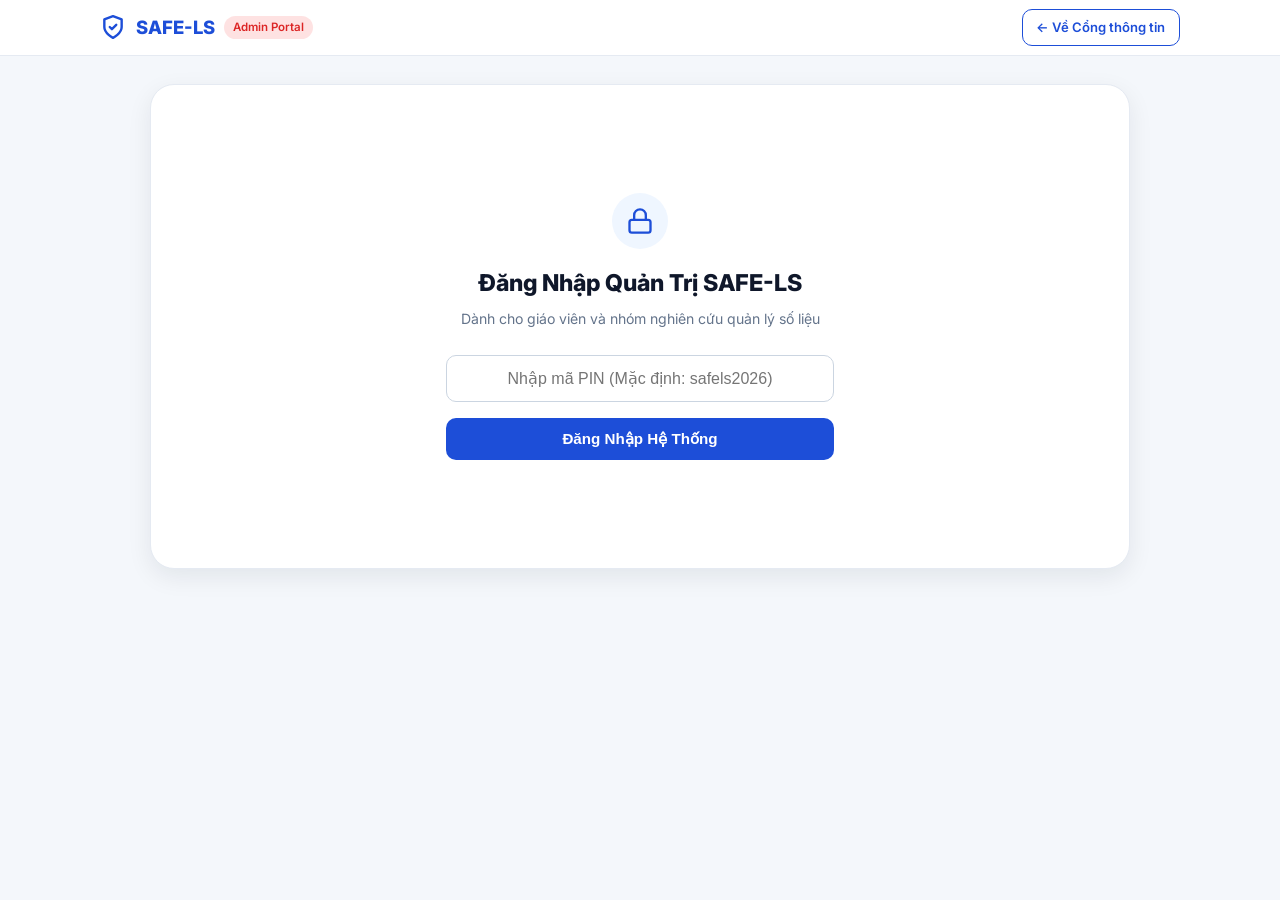
==== admin.html @ 7e60d96c "Add two-way live synchronization with Google Sheets" ====
<!DOCTYPE html>
<html lang="vi">
<head>
  <meta charset="UTF-8">
  <meta name="viewport" content="width=device-width, initial-scale=1.0">
  <title>SAFE-LS | Trang Quản Trị Admin & Đồng Bộ Google Sheets</title>
  <link rel="stylesheet" href="styles.css">
  <link rel="preconnect" href="https://fonts.googleapis.com">
  <link rel="preconnect" href="https://fonts.gstatic.com" crossorigin>
  <link href="https://fonts.googleapis.com/css2?family=Inter:wght@400;500;600;700;800&display=swap" rel="stylesheet">
  <style>
    .admin-nav {
      display: flex;
      gap: 0.5rem;
      border-bottom: 2px solid #e2e8f0;
      margin-bottom: 1.5rem;
      overflow-x: auto;
      white-space: nowrap;
    }
    .admin-tab-btn {
      padding: 0.75rem 1.25rem;
      font-weight: 700;
      font-size: 0.92rem;
      color: #64748b;
      background: none;
      border: none;
      border-bottom: 3px solid transparent;
      cursor: pointer;
      transition: all 0.2s ease;
    }
    .admin-tab-btn.active {
      color: #1d4ed8;
      border-bottom-color: #1d4ed8;
    }
    .kpi-grid {
      display: grid;
      grid-template-columns: repeat(4, 1fr);
      gap: 1rem;
      margin-bottom: 1.5rem;
    }
    .kpi-card {
      background: #ffffff;
      border: 1px solid #e2e8f0;
      border-radius: 14px;
      padding: 1.25rem;
      box-shadow: var(--shadow-sm);
    }
    .kpi-val {
      font-size: 1.85rem;
      font-weight: 800;
      color: #1d4ed8;
      margin-top: 0.35rem;
    }
    .code-block {
      background: #1e293b;
      color: #f8fafc;
      padding: 1rem;
      border-radius: 10px;
      font-family: monospace;
      font-size: 0.85rem;
      overflow-x: auto;
      margin: 0.75rem 0;
      line-height: 1.5;
    }
    @media (max-width: 768px) {
      .kpi-grid {
        grid-template-columns: repeat(2, 1fr);
      }
    }
    @media (max-width: 480px) {
      .kpi-grid {
        grid-template-columns: 1fr;
      }
    }
  </style>
</head>
<body>

  <!-- Top Sticky Navigation -->
  <header class="top-navbar">
    <div class="navbar-inner">
      <a href="index.html" class="brand-logo">
        <svg viewBox="0 0 24 24" fill="none" stroke="currentColor" stroke-width="2.2" stroke-linecap="round" stroke-linejoin="round">
          <path d="M12 22s8-4 8-10V5l-8-3-8 3v7c0 6 8 10 8 10z"/>
          <path d="m9 12 2 2 4-4"/>
        </svg>
        <span>SAFE-LS</span>
        <span class="brand-badge" style="background: #fee2e2; color: #dc2626;">Admin Portal</span>
      </a>

      <div style="display: flex; gap: 0.5rem; align-items: center;">
        <a href="index.html" class="secondary-btn" style="padding: 0.45rem 0.85rem; font-size: 0.82rem; text-decoration: none;">
          ← Về Cổng thông tin
        </a>
        <button id="adminLogoutBtn" class="secondary-btn" style="padding: 0.45rem 0.85rem; font-size: 0.82rem; display: none;" onclick="logoutAdmin()">
          Đăng xuất
        </button>
      </div>
    </div>
  </header>

  <main class="main-container">
    <div class="portal-shell">

      <!-- ==================== PHẦN 1: MÀN HÌNH ĐĂNG NHẬP MÃ PIN ==================== -->
      <div id="adminLoginBox" style="max-width: 420px; margin: 3rem auto; text-align: center; padding: 2rem 1rem;">
        <div style="width: 56px; height: 56px; background: #eff6ff; color: #1d4ed8; border-radius: 50%; display: inline-flex; align-items: center; justify-content: center; margin-bottom: 1rem;">
          <svg width="28" height="28" viewBox="0 0 24 24" fill="none" stroke="currentColor" stroke-width="2">
            <rect width="18" height="11" x="3" y="11" rx="2" ry="2"/>
            <path d="M7 11V7a5 5 0 0 1 10 0v4"/>
          </svg>
        </div>
        <h2 style="font-size: 1.45rem; font-weight: 800; color: #0f172a; margin-bottom: 0.4rem;">Đăng Nhập Quản Trị SAFE-LS</h2>
        <p style="font-size: 0.88rem; color: #64748b; margin-bottom: 1.5rem;">Dành cho giáo viên và nhóm nghiên cứu quản lý số liệu</p>

        <input type="password" id="pinInput" placeholder="Nhập mã PIN (Mặc định: safels2026)" style="width: 100%; padding: 0.85rem 1rem; border: 1.5px solid #cbd5e1; border-radius: 10px; font-size: 1rem; text-align: center; margin-bottom: 1rem;">
        <button class="primary-btn" style="width: 100%; justify-content: center;" onclick="checkPin()">
          Đăng Nhập Hệ Thống
        </button>
        <div id="pinErrorMsg" style="color: #dc2626; font-size: 0.84rem; font-weight: 600; margin-top: 0.75rem; display: none;">Mã PIN không chính xác! Vui lòng thử lại.</div>
      </div>

      <!-- ==================== PHẦN 2: BẢNG ĐIỀU KHIỂN CHÍNH (ADMIN DASHBOARD) ==================== -->
      <div id="adminDashboardBox" style="display: none;">

        <div style="display: flex; justify-content: space-between; align-items: center; margin-bottom: 1.25rem; flex-wrap: wrap; gap: 0.75rem;">
          <div>
            <h2 style="font-size: 1.4rem; font-weight: 800; color: #0f172a;">Bảng Quản Trị Nghiên Cứu SAFE-LS</h2>
            <p style="font-size: 0.88rem; color: #64748b;">Quản lý dữ liệu khảo sát thực nghiệm & cấu hình đồng bộ Google Sheets</p>
          </div>
          <div style="display: flex; gap: 0.5rem; flex-wrap: wrap;">
            <button class="secondary-btn" id="btnSyncGSheet" onclick="syncDataFromGSheet()" style="padding: 0.55rem 0.85rem; font-size: 0.84rem; font-weight: 700; color: #1d4ed8; border-color: #93c5fd; background: #eff6ff;">
              🔄 Đồng Bộ Từ Google Sheets
            </button>
            <button class="primary-btn" onclick="exportDataToCSV('all')" style="padding: 0.55rem 0.85rem; font-size: 0.84rem;">
              📥 Xuất Tất Cả (CSV)
            </button>
            <button class="secondary-btn" onclick="exportDataToCSV('teacher')" style="padding: 0.55rem 0.85rem; font-size: 0.84rem; background: #f0fdf4; border-color: #86efac; color: #166534; font-weight: 700;">
              🎓 Xuất Giáo Viên
            </button>
            <button class="secondary-btn" onclick="exportDataToCSV('student')" style="padding: 0.55rem 0.85rem; font-size: 0.84rem; background: #faf5ff; border-color: #d8b4fe; color: #6b21a8; font-weight: 700;">
              🎒 Xuất Học Sinh
            </button>
          </div>
        </div>

        <!-- Navigation Tabs -->
        <div class="admin-nav">
          <button class="admin-tab-btn active" data-tab="tab-stats">📊 Thống kê & Số liệu bài làm</button>
          <button class="admin-tab-btn" data-tab="tab-gsheet">🔗 Cấu hình Google Sheets</button>
          <button class="admin-tab-btn" data-tab="tab-questions">📚 Ngân hàng câu hỏi</button>
        </div>

        <!-- TAB 1: THỐNG KÊ & SỐ LIỆU -->
        <div id="tab-stats" class="admin-tab-content">
          <div class="kpi-grid">
            <div class="kpi-card">
              <span style="font-size: 0.84rem; color: #64748b; font-weight: 600;">Tổng lượt làm bài</span>
              <div class="kpi-val" id="kpiTotal">0</div>
            </div>
            <div class="kpi-card">
              <span style="font-size: 0.84rem; color: #64748b; font-weight: 600;">Lượt Giáo viên</span>
              <div class="kpi-val" id="kpiTeacher" style="color: #0d9488;">0</div>
            </div>
            <div class="kpi-card">
              <span style="font-size: 0.84rem; color: #64748b; font-weight: 600;">Lượt Học sinh</span>
              <div class="kpi-val" id="kpiStudent" style="color: #7c3aed;">0</div>
            </div>
            <div class="kpi-card">
              <span style="font-size: 0.84rem; color: #64748b; font-weight: 600;">Tỷ lệ Đạt (Mức 3 & 4)</span>
              <div class="kpi-val" id="kpiPassRate" style="color: #16a34a;">0%</div>
            </div>
          </div>

          <div class="content-box" style="background: #ffffff; padding: 1.25rem;">
            <div style="display: flex; justify-content: space-between; align-items: center; margin-bottom: 0.85rem; flex-wrap: wrap; gap: 0.5rem;">
              <div>
                <h3 style="font-size: 1.05rem; font-weight: 700; color: #1e293b; margin-bottom: 0.4rem;">Danh sách chi tiết kết quả làm bài mới nhất</h3>
                <div style="display: flex; gap: 0.4rem; flex-wrap: wrap;">
                  <button class="filter-btn active" id="tblFilterAll" onclick="filterTable('all')" style="padding: 0.35rem 0.75rem; font-size: 0.8rem;">Tất cả</button>
                  <button class="filter-btn" id="tblFilterTeacher" onclick="filterTable('Giáo viên')" style="padding: 0.35rem 0.75rem; font-size: 0.8rem;">🎓 Giáo viên</button>
                  <button class="filter-btn" id="tblFilterStudent" onclick="filterTable('Học sinh')" style="padding: 0.35rem 0.75rem; font-size: 0.8rem;">🎒 Học sinh</button>
                </div>
              </div>
              <div style="display: flex; gap: 0.5rem;">
                <button class="secondary-btn" style="padding: 0.4rem 0.75rem; font-size: 0.8rem;" onclick="addSampleData()">
                  ➕ Nạp số liệu mẫu
                </button>
                <button class="secondary-btn" style="padding: 0.4rem 0.75rem; font-size: 0.8rem; color: #dc2626; border-color: #fca5a5;" onclick="clearAllData()">
                  🗑️ Xóa danh sách
                </button>
              </div>
            </div>

            <div class="table-responsive">
              <table class="data-table">
                <thead>
                  <tr>
                    <th>Thời gian</th>
                    <th>Đối tượng</th>
                    <th>Họ tên</th>
                    <th>Trường / Lớp</th>
                    <th>Điểm số</th>
                    <th>Tỷ lệ</th>
                    <th>Xếp loại</th>
                  </tr>
                </thead>
                <tbody id="submissionsTableBody">
                  <tr>
                    <td colspan="7" style="text-align: center; color: #94a3b8; padding: 2rem;">Chưa có lượt làm bài nào được ghi nhận.</td>
                  </tr>
                </tbody>
              </table>
            </div>
          </div>
        </div>

        <!-- TAB 2: CẤU HÌNH GOOGLE SHEETS -->
        <div id="tab-gsheet" class="admin-tab-content" style="display: none;">
          <div class="content-box highlight-blue">
            <h3 class="box-title">Hướng dẫn kết nối tự động lưu vào Google Sheets (Chỉ mất 2 phút)</h3>
            <ol style="padding-left: 1.25rem; font-size: 0.9rem; color: #334155; line-height: 1.7;">
              <li>Mở một file <strong>Google Trang tính (Google Sheets)</strong> mới trên Google Drive của cô giáo.</li>
              <li>Trên thanh menu của Google Sheets, bấm: <strong>Tiện ích mở rộng (Extensions) $\rightarrow$ Apps Script</strong>.</li>
              <li>Xóa hết mã có sẵn trong Apps Script và dán đoạn mã ngắn gọn bên dưới vào:</li>
            </ol>

            <div class="code-block" id="appsScriptCode">
// 1. NHẬN BÀI LÀM VÀ TỰ ĐỘNG TÁCH 2 TRANG TÍNH (GIÁO VIÊN & HỌC SINH)
function doPost(e) {
  var ss = SpreadsheetApp.getActiveSpreadsheet();
  var data = JSON.parse(e.postData.contents);
  
  var targetSheetName = (data.role && data.role.indexOf("Giáo viên") !== -1) ? "Giáo viên" : "Học sinh";
  var sheet = ss.getSheetByName(targetSheetName);
  
  if (!sheet) {
    sheet = ss.insertSheet(targetSheetName);
  }
  
  if (sheet.getLastRow() === 0) {
    sheet.appendRow([
      "Thời gian", "Đối tượng", "Họ tên", "Trường/Lớp", 
      "Điểm số", "Phần trăm", "Xếp loại", 
      "1. Nhận diện DLCN", "2. Bảo vệ tài khoản", "3. Lừa đảo", 
      "4. Quyền riêng tư", "5. AI an toàn", "6. Xử lý sự cố"
    ]);
  }
  
  sheet.appendRow([
    data.timestamp, data.role, data.name, data.organization,
    data.score, data.percentage + "%", data.level,
    data.skill1, data.skill2, data.skill3,
    data.skill4, data.skill5, data.skill6
  ]);
  
  return ContentService.createTextOutput(JSON.stringify({ result: "success" }))
    .setMimeType(ContentService.MimeType.JSON);
}

// 2. GỬI DỮ LIỆU TỪ GOOGLE SHEETS VỀ TRANG ADMIN (ĐỒNG BỘ 2 CHIỀU)
function doGet(e) {
  var ss = SpreadsheetApp.getActiveSpreadsheet();
  var results = [];
  var sheetNames = ["Giáo viên", "Học sinh", "Trang tính 1"];
  
  sheetNames.forEach(function(name) {
    var sheet = ss.getSheetByName(name);
    if (sheet && sheet.getLastRow() > 1) {
      var numRows = sheet.getLastRow() - 1;
      var numCols = Math.min(sheet.getLastColumn(), 13);
      var values = sheet.getRange(2, 1, numRows, numCols).getValues();
      
      values.forEach(function(row) {
        if (row[0] || row[2]) {
          var pctVal = row[5];
          if (typeof pctVal === "string") {
            pctVal = parseInt(pctVal.replace("%", "").trim()) || 0;
          } else if (typeof pctVal === "number") {
            pctVal = Math.round(pctVal > 1 ? pctVal : pctVal * 100);
          } else {
            pctVal = 0;
          }
          
          results.push({
            timestamp: row[0] ? String(row[0]) : "",
            role: row[1] ? String(row[1]) : (name === "Giáo viên" ? "Giáo viên" : "Học sinh"),
            name: row[2] ? String(row[2]) : "Ẩn danh",
            organization: row[3] ? String(row[3]) : "",
            score: row[4] ? String(row[4]) : "",
            percentage: pctVal,
            level: row[6] ? String(row[6]) : "",
            skill1: row[7] ? String(row[7]) : "",
            skill2: row[8] ? String(row[8]) : "",
            skill3: row[9] ? String(row[9]) : "",
            skill4: row[10] ? String(row[10]) : "",
            skill5: row[11] ? String(row[11]) : "",
            skill6: row[12] ? String(row[12]) : ""
          });
        }
      });
    }
  });
  
  results.reverse();
  return ContentService.createTextOutput(JSON.stringify({
    status: "success",
    total: results.length,
    data: results
  })).setMimeType(ContentService.MimeType.JSON);
}</div>

            <button class="secondary-btn" style="margin-bottom: 1rem; font-size: 0.84rem;" onclick="copyAppsScript()">
              📋 Sao chép mã Google Apps Script
            </button>

            <ol start="4" style="padding-left: 1.25rem; font-size: 0.9rem; color: #334155; line-height: 1.7;">
              <li>Bấm nút <strong>Triển khai (Deploy) $\rightarrow$ Tùy chọn triển khai mới (New deployment)</strong>.</li>
              <li>Chọn loại: <strong>Ứng dụng web (Web app)</strong> $\rightarrow$ Mục <em>Ai có quyền truy cập (Who has access)</em>: Chọn <strong>Bất kỳ ai (Anyone)</strong> $\rightarrow$ Bấm <strong>Triển khai</strong>.</li>
              <li>Copy đường link <strong>URL của ứng dụng web</strong> và dán vào ô bên dưới:</li>
            </ol>
          </div>

          <div class="content-box" style="background: #ffffff;">
            <h3 class="box-title">Dán URL Google Sheets Webhook của bạn</h3>
            <div style="display: flex; gap: 0.5rem; margin-bottom: 0.75rem; flex-wrap: wrap;">
              <input type="text" id="gsheetUrlInput" placeholder="Ví dụ: https://script.google.com/macros/s/AKfycb.../exec" style="flex: 1; min-width: 280px; padding: 0.75rem 1rem; border: 1.5px solid #cbd5e1; border-radius: 10px; font-size: 0.95rem;">
              <button class="primary-btn" onclick="saveGSheetUrl()">Lưu Cấu Hình</button>
              <button class="secondary-btn" onclick="testGSheetConnection()">🧪 Gửi Thử 1 Dòng Test</button>
            </div>
            <div id="gsheetStatusText" style="font-size: 0.85rem; color: #64748b;">Chưa cấu hình URL Google Sheets.</div>
          </div>
        </div>

        <!-- TAB 3: NGÂN HÀNG CÂU HỎI -->
        <div id="tab-questions" class="admin-tab-content" style="display: none;">
          <div class="content-box highlight-green">
            <h3 class="box-title">Ngân hàng câu hỏi chuẩn mô hình SAFE-LS (Đang áp dụng)</h3>
            <p style="font-size: 0.88rem; color: #475569;">
              Hệ thống hiện đang vận hành với <strong>18 câu trắc nghiệm chuyên sâu cho Giáo viên</strong> và <strong>18 câu thực tế cho Học sinh</strong>, bao phủ trọn vẹn 6 nhóm kỹ năng cơ bản và các quy định pháp luật mới nhất.
            </p>
          </div>

          <div style="display: flex; justify-content: space-between; align-items: center; margin-bottom: 1rem;">
            <div style="font-weight: 700; color: #1e293b;">Xem danh sách câu hỏi theo phân loại:</div>
            <div style="display: flex; gap: 0.5rem;">
              <button class="secondary-btn active" id="viewGvQuestionsBtn" onclick="switchQuestionView('gv')">🎓 Câu hỏi Giáo viên (18)</button>
              <button class="secondary-btn" id="viewHsQuestionsBtn" onclick="switchQuestionView('hs')">🎒 Câu hỏi Học sinh (18)</button>
            </div>
          </div>

          <div id="questionsListContainer"></div>
        </div>

      </div>

    </div>
  </main>

  <script src="app.js"></script>
  <script>
    // Logic quản trị Admin
    const CORRECT_PIN = 'safels2026';

    function checkPin() {
      const pin = document.getElementById('pinInput').value.trim();
      const err = document.getElementById('pinErrorMsg');
      if (pin === CORRECT_PIN || pin === localStorage.getItem('safels_custom_pin')) {
        document.getElementById('adminLoginBox').style.display = 'none';
        document.getElementById('adminDashboardBox').style.display = 'block';
        document.getElementById('adminLogoutBtn').style.display = 'inline-flex';
        loadAdminStats();
        loadGSheetConfig();
        syncDataFromGSheet(true); // Tự động đồng bộ ngay khi đăng nhập
        switchQuestionView('gv');
      } else {
        err.style.display = 'block';
      }
    }

    function logoutAdmin() {
      document.getElementById('adminLoginBox').style.display = 'block';
      document.getElementById('adminDashboardBox').style.display = 'none';
      document.getElementById('adminLogoutBtn').style.display = 'none';
      document.getElementById('pinInput').value = '';
    }

    // Tabs Switching
    document.querySelectorAll('.admin-tab-btn').forEach(btn => {
      btn.addEventListener('click', (e) => {
        document.querySelectorAll('.admin-tab-btn').forEach(b => b.classList.remove('active'));
        document.querySelectorAll('.admin-tab-content').forEach(c => c.style.display = 'none');
        
        e.currentTarget.classList.add('active');
        const tabId = e.currentTarget.dataset.tab;
        document.getElementById(tabId).style.display = 'block';
      });
    });

    let currentTableFilter = 'all';

    function filterTable(role) {
      currentTableFilter = role;
      document.getElementById('tblFilterAll').classList.toggle('active', role === 'all');
      document.getElementById('tblFilterTeacher').classList.toggle('active', role === 'Giáo viên');
      document.getElementById('tblFilterStudent').classList.toggle('active', role === 'Học sinh');
      renderSubmissionsTable();
    }

    // Load thống kê từ LocalStorage
    function loadAdminStats() {
      const submissions = JSON.parse(localStorage.getItem('safels_submissions') || '[]');
      document.getElementById('kpiTotal').textContent = submissions.length;

      let gvCount = 0;
      let hsCount = 0;
      let passCount = 0;

      submissions.forEach(s => {
        if (s.role === 'Giáo viên') gvCount++;
        else hsCount++;
        if (s.percentage >= 70) passCount++;
      });

      document.getElementById('kpiTeacher').textContent = gvCount;
      document.getElementById('kpiStudent').textContent = hsCount;
      const passRate = submissions.length > 0 ? Math.round((passCount / submissions.length) * 100) : 0;
      document.getElementById('kpiPassRate').textContent = passRate + '%';

      renderSubmissionsTable();
    }

    function renderSubmissionsTable() {
      const submissions = JSON.parse(localStorage.getItem('safels_submissions') || '[]');
      const filtered = submissions.filter(s => {
        if (currentTableFilter === 'all') return true;
        return s.role === currentTableFilter;
      });

      const tbody = document.getElementById('submissionsTableBody');
      if (filtered.length === 0) {
        tbody.innerHTML = `<tr><td colspan="7" style="text-align: center; color: #94a3b8; padding: 2rem;">Chưa có lượt làm bài nào phù hợp với bộ lọc này.</td></tr>`;
        return;
      }

      tbody.innerHTML = filtered.map(s => `
        <tr>
          <td><span style="font-size: 0.8rem; color: #64748b;">${s.timestamp}</span></td>
          <td><span class="badge-tag">${s.role}</span></td>
          <td><strong>${s.name}</strong></td>
          <td>${s.organization}</td>
          <td><strong>${s.score}</strong></td>
          <td><span style="color: ${s.percentage >= 70 ? '#16a34a' : '#dc2626'}; font-weight: 700;">${s.percentage}%</span></td>
          <td><span style="font-size: 0.82rem; font-weight: 600;">${s.level}</span></td>
        </tr>
      `).join('');
    }

    // Xuất dữ liệu CSV (Tương thích Excel với UTF-8 BOM, hỗ trợ lọc theo đối tượng)
    function exportDataToCSV(roleFilter = 'all') {
      const submissions = JSON.parse(localStorage.getItem('safels_submissions') || '[]');
      const filtered = submissions.filter(s => {
        if (roleFilter === 'all') return true;
        if (roleFilter === 'teacher') return s.role === 'Giáo viên';
        if (roleFilter === 'student') return s.role === 'Học sinh';
        return true;
      });

      if (filtered.length === 0) {
        alert('Không có dữ liệu phù hợp để xuất file Excel!');
        return;
      }

      let csv = '\uFEFF'; // UTF-8 BOM for Excel
      csv += 'Thời gian,Đối tượng,Họ tên,Trường/Lớp,Điểm số,Phần trăm,Xếp loại,1. Nhận diện DLCN,2. Bảo vệ tài khoản,3. Lừa đảo,4. Quyền riêng tư,5. AI an toàn,6. Xử lý sự cố\n';

      filtered.forEach(s => {
        csv += `"${s.timestamp}","${s.role}","${s.name}","${s.organization}","${s.score}","${s.percentage}%","${s.level}","${s.skill1}","${s.skill2}","${s.skill3}","${s.skill4}","${s.skill5}","${s.skill6}"\n`;
      });

      const blob = new Blob([csv], { type: 'text/csv;charset=utf-8;' });
      const url = URL.createObjectURL(blob);
      const link = document.createElement('a');
      link.setAttribute('href', url);
      const suffix = roleFilter === 'teacher' ? 'Giao_Vien' : (roleFilter === 'student' ? 'Hoc_Sinh' : 'Tat_Ca');
      link.setAttribute('download', `SAFE_LS_Du_Lieu_${suffix}_${new Date().toISOString().slice(0, 10)}.csv`);
      document.body.appendChild(link);
      link.click();
      document.body.removeChild(link);
    }

    // Nạp dữ liệu mẫu để cô giáo kiểm tra xuất file
    function addSampleData() {
      const sample = [
        {
          timestamp: new Date().toLocaleString('vi-VN'),
          role: 'Giáo viên',
          name: 'Cô Nguyễn Thị Hoa',
          organization: 'THPT Chuyên Chu Văn An, TP. Lạng Sơn',
          score: '17/18',
          percentage: 94,
          level: 'Mức 4 – Thành thạo',
          skill1: '3/3', skill2: '3/3', skill3: '3/3', skill4: '3/3', skill5: '3/3', skill6: '2/3'
        },
        {
          timestamp: new Date().toLocaleString('vi-VN'),
          role: 'Học sinh',
          name: 'Hoàng Văn Nam',
          organization: 'Lớp 11A2 - THPT Việt Bắc',
          score: '14/18',
          percentage: 78,
          level: 'Mức 3 – Đạt',
          skill1: '3/3', skill2: '2/3', skill3: '2/3', skill4: '3/3', skill5: '2/3', skill6: '2/3'
        },
        {
          timestamp: new Date().toLocaleString('vi-VN'),
          role: 'Học sinh',
          name: 'Lương Thu Trang',
          organization: 'Lớp 8C - THCS Chi Lăng',
          score: '11/18',
          percentage: 61,
          level: 'Mức 2 – Đạt một phần',
          skill1: '2/3', skill2: '2/3', skill3: '1/3', skill4: '2/3', skill5: '2/3', skill6: '2/3'
        }
      ];

      const current = JSON.parse(localStorage.getItem('safels_submissions') || '[]');
      localStorage.setItem('safels_submissions', JSON.stringify([...sample, ...current]));
      loadAdminStats();
      alert('Đã nạp 3 bản ghi dữ liệu khảo sát mẫu thành công!');
    }

    function clearAllData() {
      if (confirm('Bạn có chắc chắn muốn xóa toàn bộ lịch sử bài làm trên máy này không?')) {
        localStorage.removeItem('safels_submissions');
        loadAdminStats();
      }
    }

    // Google Sheets Config
    function loadGSheetConfig() {
      const url = localStorage.getItem('safels_gsheet_url') || '';
      document.getElementById('gsheetUrlInput').value = url;
      if (url) {
        document.getElementById('gsheetStatusText').innerHTML = `✅ Đã kết nối với Webhook: <code style="word-break: break-all;">${url}</code>`;
        document.getElementById('gsheetStatusText').style.color = '#15803d';
      }
    }

    function saveGSheetUrl() {
      const url = document.getElementById('gsheetUrlInput').value.trim();
      localStorage.setItem('safels_gsheet_url', url);
      loadGSheetConfig();
      syncDataFromGSheet(false);
    }

    async function syncDataFromGSheet(silent = false) {
      const url = localStorage.getItem('safels_gsheet_url');
      if (!url) {
        if (!silent) alert('Bạn chưa cấu hình URL Google Sheets! Vui lòng vào tab "Cấu hình Google Sheets" để lưu URL Webhook.');
        return;
      }

      const syncBtn = document.getElementById('btnSyncGSheet');
      if (syncBtn) {
        syncBtn.disabled = true;
        syncBtn.innerHTML = '⏳ Đang đồng bộ...';
      }

      try {
        const response = await fetch(url);
        const result = await response.json();
        
        if (result && result.status === 'success' && Array.isArray(result.data)) {
          // Ghi đè toàn bộ dữ liệu mới nhất từ Google Sheets vào LocalStorage
          localStorage.setItem('safels_submissions', JSON.stringify(result.data));
          loadAdminStats();
          if (!silent) {
            alert(`✅ Đã đồng bộ thành công! Hiện có ${result.data.length} lượt bài làm thực tế từ Google Sheets.`);
          }
        } else {
          if (!silent) alert('Không thể đọc dữ liệu từ Google Sheets. Hãy đảm bảo bạn đã triển khai phiên bản mới của Apps Script có hàm doGet.');
        }
      } catch (err) {
        console.error('Lỗi đồng bộ Google Sheets:', err);
        if (!silent) {
          alert('Không thể kết nối đến Google Sheets! Hãy kiểm tra lại URL Webhook hoặc chọn "Phiên bản mới" (New version) khi Triển khai trong Apps Script.');
        }
      } finally {
        if (syncBtn) {
          syncBtn.disabled = false;
          syncBtn.innerHTML = '🔄 Đồng Bộ Từ Google Sheets';
        }
      }
    }

    async function testGSheetConnection() {
      const url = document.getElementById('gsheetUrlInput').value.trim();
      if (!url) {
        alert('Vui lòng nhập URL Google Sheets trước!');
        return;
      }

      const testPayload = {
        timestamp: new Date().toLocaleString('vi-VN'),
        role: 'Kiểm tra hệ thống',
        name: 'Quản trị viên SAFE-LS',
        organization: 'Lạng Sơn',
        score: '18/18',
        percentage: 100,
        level: 'Mức 4 – Thành thạo',
        skill1: '3/3', skill2: '3/3', skill3: '3/3', skill4: '3/3', skill5: '3/3', skill6: '3/3'
      };

      try {
        await fetch(url, {
          method: 'POST',
          mode: 'no-cors',
          headers: { 'Content-Type': 'application/json' },
          body: JSON.stringify(testPayload)
        });
        alert('Đã gửi 1 dòng dữ liệu thử nghiệm sang Google Sheets! Hãy mở file Google Trang tính của bạn để kiểm tra kết quả.');
      } catch (err) {
        alert('Lỗi kết nối: ' + err.message);
      }
    }

    function copyAppsScript() {
      const code = document.getElementById('appsScriptCode').innerText;
      navigator.clipboard.writeText(code);
      alert('Đã sao chép mã Google Apps Script! Hãy dán vào Google Sheets của bạn.');
    }

    // Hiển thị danh sách câu hỏi
    function switchQuestionView(type) {
      const gvBtn = document.getElementById('viewGvQuestionsBtn');
      const hsBtn = document.getElementById('viewHsQuestionsBtn');
      const container = document.getElementById('questionsListContainer');

      const list = type === 'gv' ? teacherQuizQuestions : studentQuizQuestions;

      if (type === 'gv') {
        gvBtn.classList.add('active');
        hsBtn.classList.remove('active');
      } else {
        hsBtn.classList.add('active');
        gvBtn.classList.remove('active');
      }

      container.innerHTML = list.map((q, idx) => `
        <div class="content-box" style="margin-bottom: 0.85rem; background: #ffffff;">
          <div style="display: flex; justify-content: space-between; margin-bottom: 0.35rem;">
            <span class="badge-tag">${q.skill}</span>
            <span style="font-size: 0.8rem; color: #64748b;">Câu ${idx + 1} / ${list.length}</span>
          </div>
          <div style="font-weight: 700; color: #0f172a; margin-bottom: 0.5rem;">${q.q}</div>
          <div style="font-size: 0.85rem; color: #15803d; font-weight: 600; background: #f0fdf4; padding: 0.5rem 0.75rem; border-radius: 6px;">
            Đáp án đúng: ${q.options[q.correct]}
          </div>
        </div>
      `).join('');
    }
  </script>
</body>
</html>
---- styles.css ----
:root {
  --bg-page: #f4f7fb;
  --bg-card: #ffffff;
  --bg-hero: #eaf3ff;
  --border-hero: #cfe2ff;
  --border-card: #e5eaf2;
  --text-main: #1e293b;
  --text-secondary: #475569;
  --text-muted: #64748b;
  --primary: #1d4ed8;
  --primary-hover: #1e40af;
  --primary-light: #dbeafe;
  --accent-teal: #0d9488;
  --accent-amber: #d97706;
  --accent-red: #dc2626;
  --accent-green: #16a34a;
  --accent-purple: #7c3aed;
  --shadow-sm: 0 2px 8px rgba(15, 23, 42, 0.04);
  --shadow-md: 0 8px 24px rgba(15, 23, 42, 0.08);
  --shadow-lg: 0 14px 34px rgba(29, 78, 216, 0.12);
  --radius-md: 14px;
  --radius-lg: 20px;
}

* {
  box-sizing: border-box;
  margin: 0;
  padding: 0;
}

html, body {
  width: 100%;
  max-width: 100vw;
  overflow-x: hidden;
  position: relative;
}

body {
  font-family: 'Inter', -apple-system, BlinkMacSystemFont, 'Segoe UI', Roboto, sans-serif;
  background-color: var(--bg-page);
  color: var(--text-main);
  line-height: 1.6;
  -webkit-font-smoothing: antialiased;
}

/* Top Sticky Navigation */
.top-navbar {
  position: sticky;
  top: 0;
  z-index: 100;
  background: rgba(255, 255, 255, 0.94);
  backdrop-filter: blur(12px);
  border-bottom: 1px solid var(--border-card);
  padding: 0.55rem 1rem;
  width: 100%;
  max-width: 100vw;
  box-sizing: border-box;
  overflow: hidden;
}

.navbar-inner {
  max-width: 1080px;
  width: 100%;
  margin: 0 auto;
  display: flex;
  align-items: center;
  justify-content: space-between;
  gap: 0.65rem;
  box-sizing: border-box;
  overflow: hidden;
}

.brand-logo {
  display: flex;
  align-items: center;
  gap: 0.6rem;
  font-weight: 800;
  font-size: 1.15rem;
  color: var(--primary);
  cursor: pointer;
  text-decoration: none;
}

.brand-logo svg {
  width: 26px;
  height: 26px;
}

.brand-badge {
  font-size: 0.72rem;
  font-weight: 600;
  background: var(--primary-light);
  color: var(--primary);
  padding: 0.15rem 0.55rem;
  border-radius: 999px;
}

.nav-pills {
  display: flex;
  align-items: center;
  gap: 0.35rem;
  overflow-x: auto;
  overflow-y: hidden;
  white-space: nowrap;
  flex-wrap: nowrap;
  min-width: 0;
  max-width: 100%;
  -webkit-overflow-scrolling: touch;
  scrollbar-width: none;
  padding: 2px 0 4px;
}

.nav-pills::-webkit-scrollbar {
  display: none;
}

.nav-pill {
  flex-shrink: 0;
  border: none;
  background: transparent;
  color: var(--text-secondary);
  font-size: 0.84rem;
  font-weight: 600;
  padding: 0.42rem 0.75rem;
  border-radius: 999px;
  cursor: pointer;
  white-space: nowrap;
  transition: all 0.2s ease;
}

.nav-pill:hover {
  background: #f1f5f9;
  color: var(--primary);
}

.nav-pill.active {
  background: var(--primary);
  color: #ffffff;
}

/* Main Container */
.main-container {
  max-width: 1020px;
  margin: 1.75rem auto 3.5rem;
  padding: 0 1.25rem;
}

.portal-shell {
  background: #ffffff;
  border-radius: 24px;
  border: 1px solid var(--border-card);
  box-shadow: var(--shadow-md);
  padding: 1.75rem;
}

/* Hero Banner (Matching Mockup Image 100%) */
.hero-banner {
  background: linear-gradient(180deg, #ebf4ff 0%, #e1effe 100%);
  border: 1px solid var(--border-hero);
  border-radius: 16px;
  padding: 2rem 1.5rem 1.65rem;
  text-align: center;
  margin-bottom: 1.5rem;
  position: relative;
}

.hero-shield {
  display: inline-flex;
  align-items: center;
  justify-content: center;
  width: 48px;
  height: 48px;
  border-radius: 50%;
  background: rgba(29, 78, 216, 0.1);
  color: var(--primary);
  margin-bottom: 0.5rem;
}

.hero-shield svg {
  width: 28px;
  height: 28px;
}

.hero-title {
  font-size: 1.75rem;
  font-weight: 800;
  color: #1e3a8a;
  letter-spacing: 0.02em;
  margin-bottom: 0.25rem;
}

.hero-subtitle {
  font-size: 1.12rem;
  font-weight: 700;
  color: #1e293b;
  margin-bottom: 0.45rem;
}

.hero-project-tag {
  font-size: 0.86rem;
  color: #475569;
  max-width: 720px;
  margin: 0 auto 0.85rem;
}

.hero-qr-trigger {
  display: inline-flex;
  align-items: center;
  gap: 0.45rem;
  font-size: 0.92rem;
  font-weight: 600;
  color: #2563eb;
  background: rgba(255, 255, 255, 0.75);
  border: 1px solid #bfdbfe;
  padding: 0.45rem 1rem;
  border-radius: 999px;
  cursor: pointer;
  transition: all 0.2s ease;
}

.hero-qr-trigger:hover {
  background: #ffffff;
  box-shadow: 0 4px 12px rgba(37, 99, 235, 0.15);
  transform: translateY(-1px);
}

/* 6-Card Grid (Matching Mockup Image 100%) */
.portal-grid {
  display: grid;
  grid-template-columns: repeat(2, 1fr);
  gap: 1.15rem;
  margin-bottom: 1.5rem;
}

.portal-card {
  background: #ffffff;
  border: 1px solid var(--border-card);
  border-radius: 16px;
  padding: 1.35rem 1.45rem;
  cursor: pointer;
  transition: all 0.22s ease;
  display: flex;
  flex-direction: column;
  justify-content: space-between;
  position: relative;
  overflow: hidden;
}

.portal-card::after {
  content: '';
  position: absolute;
  top: 0;
  left: 0;
  width: 4px;
  height: 100%;
  background: var(--primary);
  opacity: 0;
  transition: opacity 0.2s ease;
}

.portal-card:hover {
  border-color: #93c5fd;
  box-shadow: var(--shadow-lg);
  transform: translateY(-3px);
}

.portal-card:hover::after {
  opacity: 1;
}

.card-icon-wrap {
  width: 40px;
  height: 40px;
  border-radius: 10px;
  display: flex;
  align-items: center;
  justify-content: center;
  margin-bottom: 0.75rem;
  background: #f8fafc;
  color: #1e293b;
  border: 1px solid #e2e8f0;
  transition: all 0.2s ease;
}

.portal-card:hover .card-icon-wrap {
  background: var(--primary-light);
  color: var(--primary);
  border-color: #bfdbfe;
}

.card-title {
  font-size: 1.08rem;
  font-weight: 700;
  color: #0f172a;
  margin-bottom: 0.35rem;
}

.card-desc {
  font-size: 0.92rem;
  color: var(--text-secondary);
  line-height: 1.5;
  margin-bottom: 0.85rem;
}

.card-footer-link {
  display: inline-flex;
  align-items: center;
  gap: 0.35rem;
  font-size: 0.83rem;
  font-weight: 600;
  color: var(--primary);
}

/* SAFE-LS Acronym Strip */
.acronym-box {
  background: #f8fafc;
  border: 1px solid var(--border-card);
  border-radius: 16px;
  padding: 1.25rem;
  margin-top: 0.5rem;
}

.acronym-title {
  font-size: 0.9rem;
  font-weight: 700;
  color: var(--text-secondary);
  text-transform: uppercase;
  letter-spacing: 0.04em;
  margin-bottom: 0.85rem;
  text-align: center;
}

.acronym-grid {
  display: grid;
  grid-template-columns: repeat(5, 1fr);
  gap: 0.75rem;
}

.acronym-item {
  background: #ffffff;
  border: 1px solid #e2e8f0;
  border-radius: 12px;
  padding: 0.75rem;
  text-align: center;
}

.acronym-letter {
  display: inline-flex;
  align-items: center;
  justify-content: center;
  width: 34px;
  height: 34px;
  border-radius: 8px;
  background: var(--primary-light);
  color: var(--primary);
  font-weight: 800;
  font-size: 1.05rem;
  margin-bottom: 0.35rem;
}

.acronym-word {
  font-size: 0.82rem;
  font-weight: 700;
  color: var(--text-main);
}

.acronym-meaning {
  font-size: 0.76rem;
  color: var(--text-muted);
}

/* Flow Chain */
.chain-flow {
  display: flex;
  align-items: center;
  justify-content: center;
  flex-wrap: wrap;
  gap: 0.45rem;
  margin-top: 1rem;
  padding-top: 1rem;
  border-top: 1px dashed #cbd5e1;
}

.chain-step {
  background: #eff6ff;
  color: #1e40af;
  border: 1px solid #bfdbfe;
  padding: 0.35rem 0.75rem;
  border-radius: 999px;
  font-size: 0.8rem;
  font-weight: 600;
}

.chain-arrow {
  color: #94a3b8;
  font-weight: 700;
}

/* Section Views */
.section-view {
  display: none;
  animation: fadeIn 0.24s ease;
}

.section-view.active {
  display: block;
}

@keyframes fadeIn {
  from { opacity: 0; transform: translateY(6px); }
  to { opacity: 1; transform: translateY(0); }
}

.section-header-bar {
  display: flex;
  align-items: center;
  justify-content: space-between;
  gap: 1rem;
  margin-bottom: 1.25rem;
  padding-bottom: 1rem;
  border-bottom: 1px solid var(--border-card);
  flex-wrap: wrap;
}

.back-btn {
  display: inline-flex;
  align-items: center;
  gap: 0.45rem;
  background: #f1f5f9;
  color: var(--text-main);
  border: 1px solid #cbd5e1;
  padding: 0.5rem 0.95rem;
  border-radius: 10px;
  font-size: 0.88rem;
  font-weight: 600;
  cursor: pointer;
  transition: all 0.15s ease;
}

.back-btn:hover {
  background: #e2e8f0;
}

.section-heading {
  font-size: 1.45rem;
  font-weight: 800;
  color: #0f172a;
}

.section-sub {
  color: var(--text-secondary);
  font-size: 0.95rem;
  margin-bottom: 1.5rem;
}

/* Content Blocks & Cards inside Modules */
.info-grid-2 {
  display: grid;
  grid-template-columns: repeat(2, 1fr);
  gap: 1rem;
  margin-bottom: 1.5rem;
}

.info-grid-3 {
  display: grid;
  grid-template-columns: repeat(3, 1fr);
  gap: 1rem;
  margin-bottom: 1.5rem;
}

.content-box {
  background: #f8fafc;
  border: 1px solid #e2e8f0;
  border-radius: 14px;
  padding: 1.25rem;
  margin-bottom: 1.25rem;
}

.content-box.highlight-blue {
  background: #f0f7ff;
  border-color: #bfdbfe;
}

.content-box.highlight-amber {
  background: #fffbeb;
  border-color: #fde68a;
}

.content-box.highlight-green {
  background: #f0fdf4;
  border-color: #bbf7d0;
}

.content-box.highlight-red {
  background: #fef2f2;
  border-color: #fecaca;
}

.box-title {
  font-size: 1.05rem;
  font-weight: 700;
  color: #0f172a;
  margin-bottom: 0.65rem;
  display: flex;
  align-items: center;
  gap: 0.5rem;
}

.badge-tag {
  display: inline-block;
  font-size: 0.75rem;
  font-weight: 700;
  padding: 0.2rem 0.6rem;
  border-radius: 6px;
  background: var(--primary-light);
  color: var(--primary);
}

/* 10 Golden Rules List */
.golden-rules-grid {
  display: grid;
  grid-template-columns: repeat(2, 1fr);
  gap: 0.75rem;
}

.rule-item {
  display: flex;
  align-items: flex-start;
  gap: 0.75rem;
  background: #ffffff;
  border: 1px solid #e2e8f0;
  padding: 0.85rem 1rem;
  border-radius: 12px;
}

.rule-num {
  width: 28px;
  height: 28px;
  border-radius: 50%;
  background: var(--primary);
  color: #ffffff;
  font-weight: 700;
  font-size: 0.82rem;
  display: flex;
  align-items: center;
  justify-content: center;
  flex-shrink: 0;
}

/* Interactive Scenario Module (Section 4) */
.filter-bar {
  display: flex;
  gap: 0.5rem;
  flex-wrap: wrap;
  margin-bottom: 1.25rem;
}

.filter-btn {
  border: 1px solid #cbd5e1;
  background: #ffffff;
  color: var(--text-secondary);
  padding: 0.4rem 0.85rem;
  border-radius: 999px;
  font-size: 0.84rem;
  font-weight: 600;
  cursor: pointer;
}

.filter-btn.active {
  background: var(--primary);
  color: #ffffff;
  border-color: var(--primary);
}

.scenario-card {
  background: #ffffff;
  border: 1px solid #cbd5e1;
  border-radius: 16px;
  padding: 1.35rem;
  margin-bottom: 1.15rem;
  box-shadow: var(--shadow-sm);
}

.scenario-meta {
  display: flex;
  align-items: center;
  justify-content: space-between;
  margin-bottom: 0.65rem;
  flex-wrap: wrap;
  gap: 0.5rem;
}

.scenario-question {
  font-size: 1.05rem;
  font-weight: 700;
  color: #0f172a;
  margin-bottom: 0.95rem;
}

.options-list {
  display: flex;
  flex-direction: column;
  gap: 0.55rem;
}

.option-btn {
  text-align: left;
  background: #f8fafc;
  border: 1px solid #cbd5e1;
  padding: 0.75rem 1rem;
  border-radius: 10px;
  font-size: 0.92rem;
  color: var(--text-main);
  cursor: pointer;
  transition: all 0.15s ease;
  display: flex;
  align-items: flex-start;
  gap: 0.6rem;
}

.option-btn:hover:not(:disabled) {
  background: #eff6ff;
  border-color: #60a5fa;
}

.option-btn.correct {
  background: #dcfce7;
  border-color: #22c55e;
  color: #14532d;
  font-weight: 600;
}

.option-btn.wrong {
  background: #fee2e2;
  border-color: #ef4444;
  color: #7f1d1d;
}

.scenario-feedback {
  margin-top: 0.95rem;
  padding: 1rem;
  border-radius: 12px;
  font-size: 0.9rem;
  display: none;
}

.scenario-feedback.show {
  display: block;
}

.scenario-feedback.is-correct {
  background: #f0fdf4;
  border: 1px solid #86efac;
  color: #14532d;
}

.scenario-feedback.is-wrong {
  background: #fef2f2;
  border: 1px solid #fca5a5;
  color: #7f1d1d;
}

/* Table Styling */
.data-table {
  width: 100%;
  border-collapse: collapse;
  font-size: 0.9rem;
  background: #ffffff;
  border-radius: 12px;
  overflow: hidden;
  border: 1px solid #e2e8f0;
}

.data-table th, .data-table td {
  padding: 0.75rem 1rem;
  border-bottom: 1px solid #e2e8f0;
  text-align: left;
}

.data-table th {
  background: #f1f5f9;
  font-weight: 700;
  color: #1e293b;
}

/* Section 6 Tabs & Quiz */
.mode-tabs {
  display: flex;
  gap: 0.75rem;
  margin-bottom: 1.5rem;
}

.mode-tab {
  flex: 1;
  padding: 0.85rem 1rem;
  border-radius: 12px;
  border: 2px solid #e2e8f0;
  background: #f8fafc;
  font-weight: 700;
  font-size: 0.95rem;
  cursor: pointer;
  text-align: center;
  transition: all 0.2s ease;
}

.mode-tab.active {
  border-color: var(--primary);
  background: #eff6ff;
  color: var(--primary);
}

.primary-btn {
  background: var(--primary);
  color: #ffffff;
  border: none;
  padding: 0.75rem 1.4rem;
  border-radius: 10px;
  font-size: 0.95rem;
  font-weight: 700;
  cursor: pointer;
  transition: background 0.2s ease;
  display: inline-flex;
  align-items: center;
  gap: 0.5rem;
}

.primary-btn:hover {
  background: var(--primary-hover);
}

.secondary-btn {
  background: #ffffff;
  color: var(--primary);
  border: 1px solid var(--primary);
  padding: 0.7rem 1.25rem;
  border-radius: 10px;
  font-size: 0.9rem;
  font-weight: 600;
  cursor: pointer;
}

/* Skill Progress Bar */
.skill-bar-row {
  margin-bottom: 0.75rem;
}

.skill-bar-label {
  display: flex;
  justify-content: space-between;
  font-size: 0.86rem;
  font-weight: 600;
  margin-bottom: 0.25rem;
}

.skill-bar-track {
  height: 10px;
  background: #e2e8f0;
  border-radius: 999px;
  overflow: hidden;
}

.skill-bar-fill {
  height: 100%;
  background: var(--primary);
  border-radius: 999px;
  transition: width 0.4s ease;
}

/* Modal for QR Code */
.modal-overlay {
  position: fixed;
  inset: 0;
  background: rgba(15, 23, 42, 0.55);
  display: none;
  align-items: center;
  justify-content: center;
  z-index: 999;
  padding: 1rem;
}

.modal-overlay.open {
  display: flex;
}

.modal-card {
  background: #ffffff;
  border-radius: 20px;
  max-width: 440px;
  width: 100%;
  padding: 1.75rem;
  text-align: center;
  box-shadow: var(--shadow-lg);
}

.qr-box {
  background: #ffffff;
  border: 2px dashed #93c5fd;
  border-radius: 16px;
  padding: 1.25rem;
  margin: 1rem auto;
  display: inline-block;
}

.footer-note {
  text-align: center;
  font-size: 0.84rem;
  color: var(--text-muted);
  margin-top: 1.25rem;
  padding-top: 1rem;
  border-top: 1px solid var(--border-card);
}

/* Table Responsive Container */
.table-responsive {
  width: 100%;
  overflow-x: auto;
  -webkit-overflow-scrolling: touch;
  margin-bottom: 1rem;
  border-radius: 12px;
}

.data-table {
  min-width: 560px;
}

/* Multi-Device Responsive Design */
@media (max-width: 992px) {
  .info-grid-3 {
    grid-template-columns: repeat(2, 1fr);
  }
}

@media (max-width: 768px) {
  .top-navbar {
    padding: 0.5rem 0.65rem;
    overflow: hidden;
    width: 100%;
    max-width: 100vw;
  }
  
  .navbar-inner {
    flex-direction: column;
    align-items: stretch;
    gap: 0.45rem;
    min-width: 0;
    width: 100%;
    max-width: 100%;
    overflow: hidden;
  }

  .brand-logo {
    justify-content: center;
    font-size: 1.1rem;
  }

  .nav-pills {
    width: 100%;
    max-width: 100%;
    min-width: 0;
    overflow-x: auto;
    overflow-y: hidden;
    white-space: nowrap;
    display: flex;
    flex-direction: row;
    flex-wrap: nowrap;
    justify-content: flex-start;
    padding: 2px 2px 6px;
    -webkit-overflow-scrolling: touch;
  }

  .nav-pill {
    flex-shrink: 0;
    font-size: 0.78rem;
    padding: 0.35rem 0.6rem;
  }

  .main-container {
    margin: 0.75rem auto 2rem;
    padding: 0 0.5rem;
    width: 100%;
    max-width: 100%;
    overflow: hidden;
  }

  .portal-shell {
    padding: 0.85rem;
    border-radius: 16px;
    width: 100%;
    max-width: 100%;
    overflow: hidden;
  }

  .hero-banner {
    padding: 1.25rem 0.75rem 1.15rem;
    width: 100%;
    max-width: 100%;
    overflow: hidden;
    box-sizing: border-box;
  }

  .hero-title {
    font-size: 1.35rem;
    word-break: break-word;
    overflow-wrap: break-word;
  }

  .hero-subtitle {
    font-size: 0.98rem;
    word-break: break-word;
    overflow-wrap: break-word;
    line-height: 1.4;
  }

  .hero-project-tag {
    font-size: 0.8rem;
    word-break: break-word;
    overflow-wrap: break-word;
    line-height: 1.45;
    margin-bottom: 0.75rem;
  }

  .hero-qr-trigger {
    width: 100%;
    max-width: 100%;
    box-sizing: border-box;
    white-space: normal;
    text-align: center;
    justify-content: center;
    font-size: 0.82rem;
    padding: 0.45rem 0.65rem;
  }

  .portal-grid,
  .info-grid-2,
  .info-grid-3,
  .golden-rules-grid {
    grid-template-columns: 1fr;
    gap: 0.85rem;
  }

  .acronym-grid {
    grid-template-columns: repeat(2, 1fr);
  }

  .acronym-item:last-child {
    grid-column: span 2;
  }

  .chain-flow {
    gap: 0.35rem;
  }

  .chain-step {
    font-size: 0.75rem;
    padding: 0.25rem 0.55rem;
  }

  .section-heading {
    font-size: 1.25rem;
  }

  .section-sub {
    font-size: 0.88rem;
    margin-bottom: 1.15rem;
  }

  .mode-tabs {
    flex-direction: column;
  }

  .mode-tab {
    font-size: 0.88rem;
    padding: 0.75rem;
  }

  .option-btn {
    font-size: 0.88rem;
    padding: 0.65rem 0.85rem;
  }

  .modal-card {
    padding: 1.25rem;
    max-width: 92vw;
  }

  .qr-box img {
    width: 150px;
    height: 150px;
  }
}

@media (max-width: 480px) {
  .hero-shield {
    width: 40px;
    height: 40px;
  }

  .hero-title {
    font-size: 1.3rem;
  }

  .hero-subtitle {
    font-size: 0.95rem;
  }

  .acronym-grid {
    grid-template-columns: 1fr;
  }

  .acronym-item:last-child {
    grid-column: span 1;
  }
}
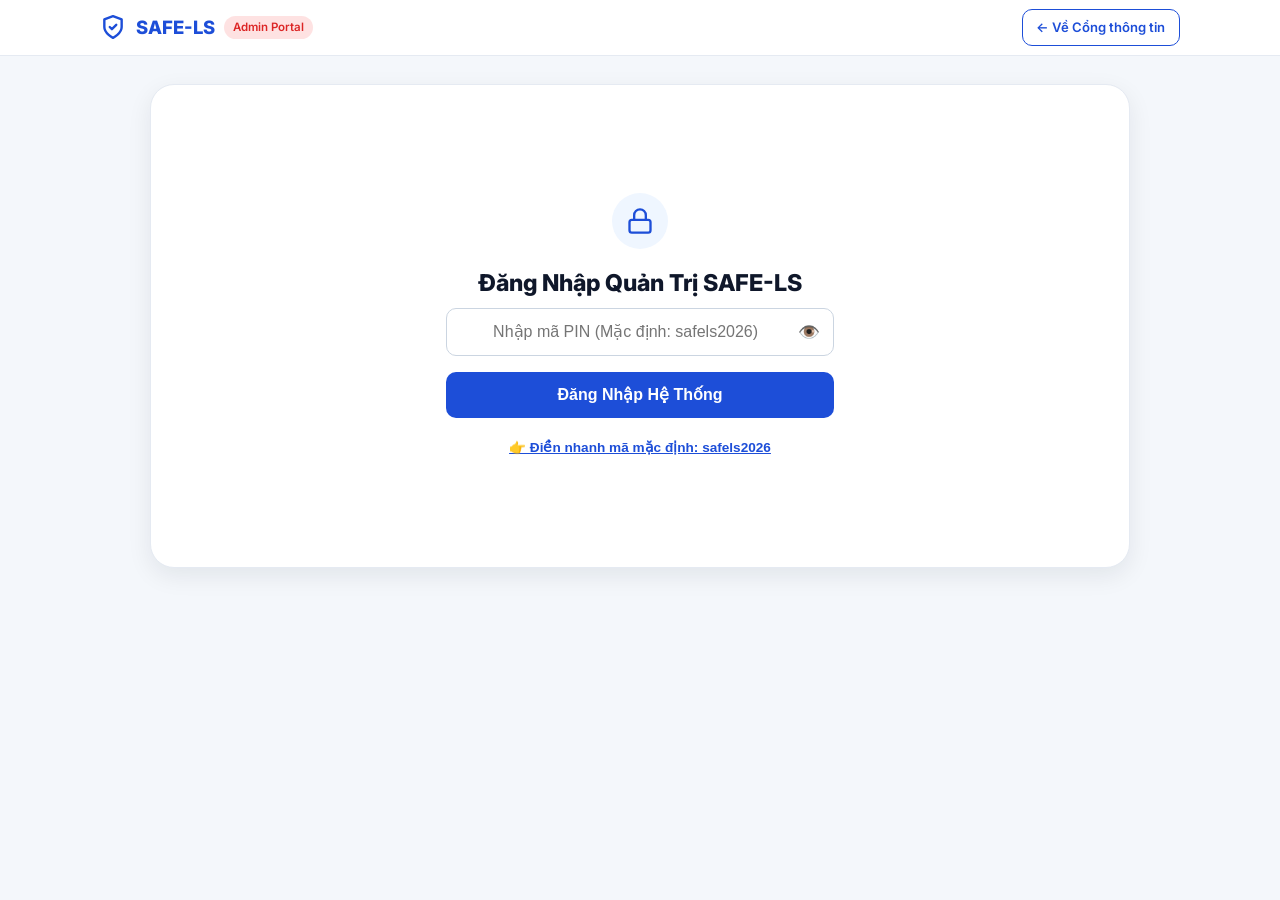
==== commit 4ad9f3e9: "Enhance login box with Telex auto normalization, eye visibility toggle, and quick fill button" ====
--- a/admin.html
+++ b/admin.html
@@ -111,13 +111,25 @@
           </svg>
         </div>
         <h2 style="font-size: 1.45rem; font-weight: 800; color: #0f172a; margin-bottom: 0.4rem;">Đăng Nhập Quản Trị SAFE-LS</h2>
-        <p style="font-size: 0.88rem; color: #64748b; margin-bottom: 1.5rem;">Dành cho giáo viên và nhóm nghiên cứu quản lý số liệu</p>
-
-        <input type="password" id="pinInput" placeholder="Nhập mã PIN (Mặc định: safels2026)" style="width: 100%; padding: 0.85rem 1rem; border: 1.5px solid #cbd5e1; border-radius: 10px; font-size: 1rem; text-align: center; margin-bottom: 1rem;">
-        <button class="primary-btn" style="width: 100%; justify-content: center;" onclick="checkPin()">
-          Đăng Nhập Hệ Thống
-        </button>
-        <div id="pinErrorMsg" style="color: #dc2626; font-size: 0.84rem; font-weight: 600; margin-top: 0.75rem; display: none;">Mã PIN không chính xác! Vui lòng thử lại.</div>
+        <form onsubmit="event.preventDefault(); checkPin();">
+          <div style="position: relative; margin-bottom: 1rem;">
+            <input type="password" id="pinInput" placeholder="Nhập mã PIN (Mặc định: safels2026)" autocomplete="current-password" style="width: 100%; padding: 0.85rem 2.8rem 0.85rem 1rem; border: 1.5px solid #cbd5e1; border-radius: 10px; font-size: 1rem; text-align: center;">
+            <button type="button" onclick="togglePinVisibility()" style="position: absolute; right: 10px; top: 50%; transform: translateY(-50%); background: none; border: none; cursor: pointer; font-size: 1.1rem; padding: 4px;" title="Hiện/ẩn mã PIN">
+              <span id="eyeIcon">👁️</span>
+            </button>
+          </div>
+          <button type="submit" class="primary-btn" style="width: 100%; justify-content: center; padding: 0.85rem 1rem; font-size: 1rem;">
+            Đăng Nhập Hệ Thống
+          </button>
+        </form>
+        <div id="pinErrorMsg" style="color: #dc2626; font-size: 0.84rem; font-weight: 600; margin-top: 0.85rem; display: none;">
+          ⚠️ Mã PIN chưa đúng (Mặc định: <code>safels2026</code>). Hãy kiểm tra lại phím CapsLock hoặc bộ gõ tiếng Việt.
+        </div>
+        <div style="margin-top: 1rem;">
+          <button type="button" onclick="quickFillPin()" style="background: none; border: none; color: #1d4ed8; font-size: 0.85rem; font-weight: 600; cursor: pointer; text-decoration: underline;">
+            👉 Điền nhanh mã mặc định: safels2026
+          </button>
+        </div>
       </div>
 
       <!-- ==================== PHẦN 2: BẢNG ĐIỀU KHIỂN CHÍNH (ADMIN DASHBOARD) ==================== -->
@@ -226,88 +238,132 @@
             </ol>
 
             <div class="code-block" id="appsScriptCode">
+// =================================================================
+// SAFE-LS - BỘ ĐỒNG BỘ 2 CHIỀU GOOGLE SHEETS & ADMIN DASHBOARD
+// =================================================================
+
 // 1. NHẬN BÀI LÀM VÀ TỰ ĐỘNG TÁCH 2 TRANG TÍNH (GIÁO VIÊN & HỌC SINH)
 function doPost(e) {
-  var ss = SpreadsheetApp.getActiveSpreadsheet();
-  var data = JSON.parse(e.postData.contents);
-  
-  var targetSheetName = (data.role && data.role.indexOf("Giáo viên") !== -1) ? "Giáo viên" : "Học sinh";
-  var sheet = ss.getSheetByName(targetSheetName);
-  
-  if (!sheet) {
-    sheet = ss.insertSheet(targetSheetName);
+  try {
+    var ss = SpreadsheetApp.getActiveSpreadsheet();
+    if (!e || !e.postData || !e.postData.contents) {
+      return ContentService.createTextOutput(JSON.stringify({ result: "no_data" }))
+        .setMimeType(ContentService.MimeType.JSON);
+    }
+    
+    var data = JSON.parse(e.postData.contents);
+    var targetSheetName = (data.role && data.role.indexOf("Giáo viên") !== -1) ? "Giáo viên" : "Học sinh";
+    var sheet = ss.getSheetByName(targetSheetName);
+    
+    if (!sheet) {
+      sheet = ss.insertSheet(targetSheetName);
+    }
+    
+    if (sheet.getLastRow() === 0) {
+      sheet.appendRow([
+        "Thời gian", "Đối tượng", "Họ tên", "Trường/Lớp", 
+        "Điểm số", "Phần trăm", "Xếp loại", 
+        "1. Nhận diện DLCN", "2. Bảo vệ tài khoản", "3. Lừa đảo", 
+        "4. Quyền riêng tư", "5. AI an toàn", "6. Xử lý sự cố"
+      ]);
+    }
+    
+    sheet.appendRow([
+      data.timestamp || Utilities.formatDate(new Date(), "GMT+7", "dd/MM/yyyy HH:mm:ss"),
+      data.role, 
+      data.name, 
+      data.organization,
+      data.score, 
+      (data.percentage !== undefined ? data.percentage + "%" : ""), 
+      data.level,
+      data.skill1, data.skill2, data.skill3,
+      data.skill4, data.skill5, data.skill6
+    ]);
+    
+    return ContentService.createTextOutput(JSON.stringify({ result: "success" }))
+      .setMimeType(ContentService.MimeType.JSON);
+  } catch (err) {
+    return ContentService.createTextOutput(JSON.stringify({ result: "error", message: err.toString() }))
+      .setMimeType(ContentService.MimeType.JSON);
   }
-  
-  if (sheet.getLastRow() === 0) {
-    sheet.appendRow([
-      "Thời gian", "Đối tượng", "Họ tên", "Trường/Lớp", 
-      "Điểm số", "Phần trăm", "Xếp loại", 
-      "1. Nhận diện DLCN", "2. Bảo vệ tài khoản", "3. Lừa đảo", 
-      "4. Quyền riêng tư", "5. AI an toàn", "6. Xử lý sự cố"
-    ]);
-  }
-  
-  sheet.appendRow([
-    data.timestamp, data.role, data.name, data.organization,
-    data.score, data.percentage + "%", data.level,
-    data.skill1, data.skill2, data.skill3,
-    data.skill4, data.skill5, data.skill6
-  ]);
-  
-  return ContentService.createTextOutput(JSON.stringify({ result: "success" }))
-    .setMimeType(ContentService.MimeType.JSON);
 }
 
-// 2. GỬI DỮ LIỆU TỪ GOOGLE SHEETS VỀ TRANG ADMIN (ĐỒNG BỘ 2 CHIỀU)
+// 2. GỬI DỮ LIỆU TỪ TẤT CẢ TRANG TÍNH VỀ TRANG ADMIN (ĐỒNG BỘ 2 CHIỀU)
 function doGet(e) {
-  var ss = SpreadsheetApp.getActiveSpreadsheet();
-  var results = [];
-  var sheetNames = ["Giáo viên", "Học sinh", "Trang tính 1"];
-  
-  sheetNames.forEach(function(name) {
-    var sheet = ss.getSheetByName(name);
-    if (sheet && sheet.getLastRow() > 1) {
-      var numRows = sheet.getLastRow() - 1;
-      var numCols = Math.min(sheet.getLastColumn(), 13);
-      var values = sheet.getRange(2, 1, numRows, numCols).getValues();
+  try {
+    var ss = SpreadsheetApp.getActiveSpreadsheet();
+    var allSheets = ss.getSheets();
+    var results = [];
+    
+    allSheets.forEach(function(sheet) {
+      var sheetName = sheet.getName();
+      var lastRow = sheet.getLastRow();
       
-      values.forEach(function(row) {
-        if (row[0] || row[2]) {
-          var pctVal = row[5];
-          if (typeof pctVal === "string") {
-            pctVal = parseInt(pctVal.replace("%", "").trim()) || 0;
-          } else if (typeof pctVal === "number") {
-            pctVal = Math.round(pctVal > 1 ? pctVal : pctVal * 100);
-          } else {
-            pctVal = 0;
-          }
+      if (lastRow > 1) {
+        var numRows = lastRow - 1;
+        var numCols = Math.min(sheet.getLastColumn(), 13);
+        if (numCols >= 3) {
+          var values = sheet.getRange(2, 1, numRows, numCols).getValues();
           
-          results.push({
-            timestamp: row[0] ? String(row[0]) : "",
-            role: row[1] ? String(row[1]) : (name === "Giáo viên" ? "Giáo viên" : "Học sinh"),
-            name: row[2] ? String(row[2]) : "Ẩn danh",
-            organization: row[3] ? String(row[3]) : "",
-            score: row[4] ? String(row[4]) : "",
-            percentage: pctVal,
-            level: row[6] ? String(row[6]) : "",
-            skill1: row[7] ? String(row[7]) : "",
-            skill2: row[8] ? String(row[8]) : "",
-            skill3: row[9] ? String(row[9]) : "",
-            skill4: row[10] ? String(row[10]) : "",
-            skill5: row[11] ? String(row[11]) : "",
-            skill6: row[12] ? String(row[12]) : ""
+          values.forEach(function(row) {
+            var colName = row[2] ? String(row[2]).trim() : "";
+            var colTime = row[0] ? String(row[0]).trim() : "";
+            
+            if ((colName || colTime) && colName !== "Họ tên") {
+              var timeStr = "";
+              if (row[0] instanceof Date) {
+                timeStr = Utilities.formatDate(row[0], Session.getScriptTimeZone() || "GMT+7", "dd/MM/yyyy HH:mm:ss");
+              } else {
+                timeStr = String(row[0] || "");
+              }
+              
+              var pctVal = row[5];
+              if (typeof pctVal === "string") {
+                pctVal = parseInt(pctVal.replace("%", "").trim()) || 0;
+              } else if (typeof pctVal === "number") {
+                pctVal = Math.round(pctVal > 1 ? pctVal : pctVal * 100);
+              } else {
+                pctVal = 0;
+              }
+              
+              var roleStr = row[1] ? String(row[1]).trim() : "";
+              if (!roleStr) {
+                roleStr = sheetName.indexOf("Giáo viên") !== -1 ? "Giáo viên" : "Học sinh";
+              }
+              
+              results.push({
+                timestamp: timeStr,
+                role: roleStr,
+                name: colName || "Ẩn danh",
+                organization: row[3] ? String(row[3]).trim() : "",
+                score: row[4] ? String(row[4]).trim() : "",
+                percentage: pctVal,
+                level: row[6] ? String(row[6]).trim() : "",
+                skill1: row[7] ? String(row[7]).trim() : "",
+                skill2: row[8] ? String(row[8]).trim() : "",
+                skill3: row[9] ? String(row[9]).trim() : "",
+                skill4: row[10] ? String(row[10]).trim() : "",
+                skill5: row[11] ? String(row[11]).trim() : "",
+                skill6: row[12] ? String(row[12]).trim() : ""
+              });
+            }
           });
         }
-      });
-    }
-  });
-  
-  results.reverse();
-  return ContentService.createTextOutput(JSON.stringify({
-    status: "success",
-    total: results.length,
-    data: results
-  })).setMimeType(ContentService.MimeType.JSON);
+      }
+    });
+    
+    results.reverse();
+    return ContentService.createTextOutput(JSON.stringify({
+      status: "success",
+      total: results.length,
+      data: results
+    })).setMimeType(ContentService.MimeType.JSON);
+  } catch (err) {
+    return ContentService.createTextOutput(JSON.stringify({
+      status: "error",
+      message: err.toString()
+    })).setMimeType(ContentService.MimeType.JSON);
+  }
 }</div>
 
             <button class="secondary-btn" style="margin-bottom: 1rem; font-size: 0.84rem;" onclick="copyAppsScript()">
@@ -363,19 +419,53 @@
     const CORRECT_PIN = 'safels2026';
 
     function checkPin() {
-      const pin = document.getElementById('pinInput').value.trim();
+      const pinRaw = document.getElementById('pinInput').value.trim();
       const err = document.getElementById('pinErrorMsg');
-      if (pin === CORRECT_PIN || pin === localStorage.getItem('safels_custom_pin')) {
+
+      // Tự động chuẩn hóa nếu bộ gõ tiếng Việt Unikey Telex biến 'af' thành 'à'
+      const pinNorm = pinRaw.toLowerCase()
+        .replace(/à/g, 'af')
+        .replace(/è/g, 'ef')
+        .replace(/sàels/g, 'safels');
+
+      const isValid = (
+        pinRaw.toLowerCase() === CORRECT_PIN ||
+        pinNorm === CORRECT_PIN ||
+        pinRaw === localStorage.getItem('safels_custom_pin')
+      );
+
+      if (isValid) {
         document.getElementById('adminLoginBox').style.display = 'none';
         document.getElementById('adminDashboardBox').style.display = 'block';
         document.getElementById('adminLogoutBtn').style.display = 'inline-flex';
+        if (err) err.style.display = 'none';
         loadAdminStats();
         loadGSheetConfig();
         syncDataFromGSheet(true); // Tự động đồng bộ ngay khi đăng nhập
         switchQuestionView('gv');
       } else {
-        err.style.display = 'block';
-      }
+        if (err) err.style.display = 'block';
+      }
+    }
+
+    function togglePinVisibility() {
+      const input = document.getElementById('pinInput');
+      const icon = document.getElementById('eyeIcon');
+      if (input.type === 'password') {
+        input.type = 'text';
+        icon.textContent = '🙈';
+      } else {
+        input.type = 'password';
+        icon.textContent = '👁️';
+      }
+    }
+
+    function quickFillPin() {
+      const input = document.getElementById('pinInput');
+      input.value = 'safels2026';
+      input.type = 'text';
+      document.getElementById('eyeIcon').textContent = '🙈';
+      checkPin();
     }
 
     function logoutAdmin() {
@@ -537,9 +627,11 @@
       }
     }
 
+    const DEFAULT_GSHEET_WEBHOOK_URL = 'https://script.google.com/macros/s/AKfycbyhTm79tQOIUDtQ6WOy_J0ssF0YBACRXWg_jqboq0tRnHUhT1Gxl_rJJoW7YTKM2G-8RQ/exec';
+
     // Google Sheets Config
     function loadGSheetConfig() {
-      const url = localStorage.getItem('safels_gsheet_url') || '';
+      const url = localStorage.getItem('safels_gsheet_url') || DEFAULT_GSHEET_WEBHOOK_URL;
       document.getElementById('gsheetUrlInput').value = url;
       if (url) {
         document.getElementById('gsheetStatusText').innerHTML = `✅ Đã kết nối với Webhook: <code style="word-break: break-all;">${url}</code>`;
@@ -549,13 +641,13 @@
 
     function saveGSheetUrl() {
       const url = document.getElementById('gsheetUrlInput').value.trim();
-      localStorage.setItem('safels_gsheet_url', url);
+      localStorage.setItem('safels_gsheet_url', url || DEFAULT_GSHEET_WEBHOOK_URL);
       loadGSheetConfig();
       syncDataFromGSheet(false);
     }
 
     async function syncDataFromGSheet(silent = false) {
-      const url = localStorage.getItem('safels_gsheet_url');
+      const url = localStorage.getItem('safels_gsheet_url') || DEFAULT_GSHEET_WEBHOOK_URL;
       if (!url) {
         if (!silent) alert('Bạn chưa cấu hình URL Google Sheets! Vui lòng vào tab "Cấu hình Google Sheets" để lưu URL Webhook.');
         return;
@@ -568,7 +660,8 @@
       }
 
       try {
-        const response = await fetch(url);
+        const fetchUrl = url + (url.includes('?') ? '&' : '?') + 'nocache=' + Date.now();
+        const response = await fetch(fetchUrl);
         const result = await response.json();
         
         if (result && result.status === 'success' && Array.isArray(result.data)) {
@@ -595,7 +688,7 @@
     }
 
     async function testGSheetConnection() {
-      const url = document.getElementById('gsheetUrlInput').value.trim();
+      const url = document.getElementById('gsheetUrlInput').value.trim() || DEFAULT_GSHEET_WEBHOOK_URL;
       if (!url) {
         alert('Vui lòng nhập URL Google Sheets trước!');
         return;
@@ -619,7 +712,8 @@
           headers: { 'Content-Type': 'application/json' },
           body: JSON.stringify(testPayload)
         });
-        alert('Đã gửi 1 dòng dữ liệu thử nghiệm sang Google Sheets! Hãy mở file Google Trang tính của bạn để kiểm tra kết quả.');
+        alert('Đã gửi 1 dòng dữ liệu thử nghiệm sang Google Sheets! Đang tự động đồng bộ lại bảng dữ liệu...');
+        setTimeout(() => syncDataFromGSheet(true), 2000);
       } catch (err) {
         alert('Lỗi kết nối: ' + err.message);
       }
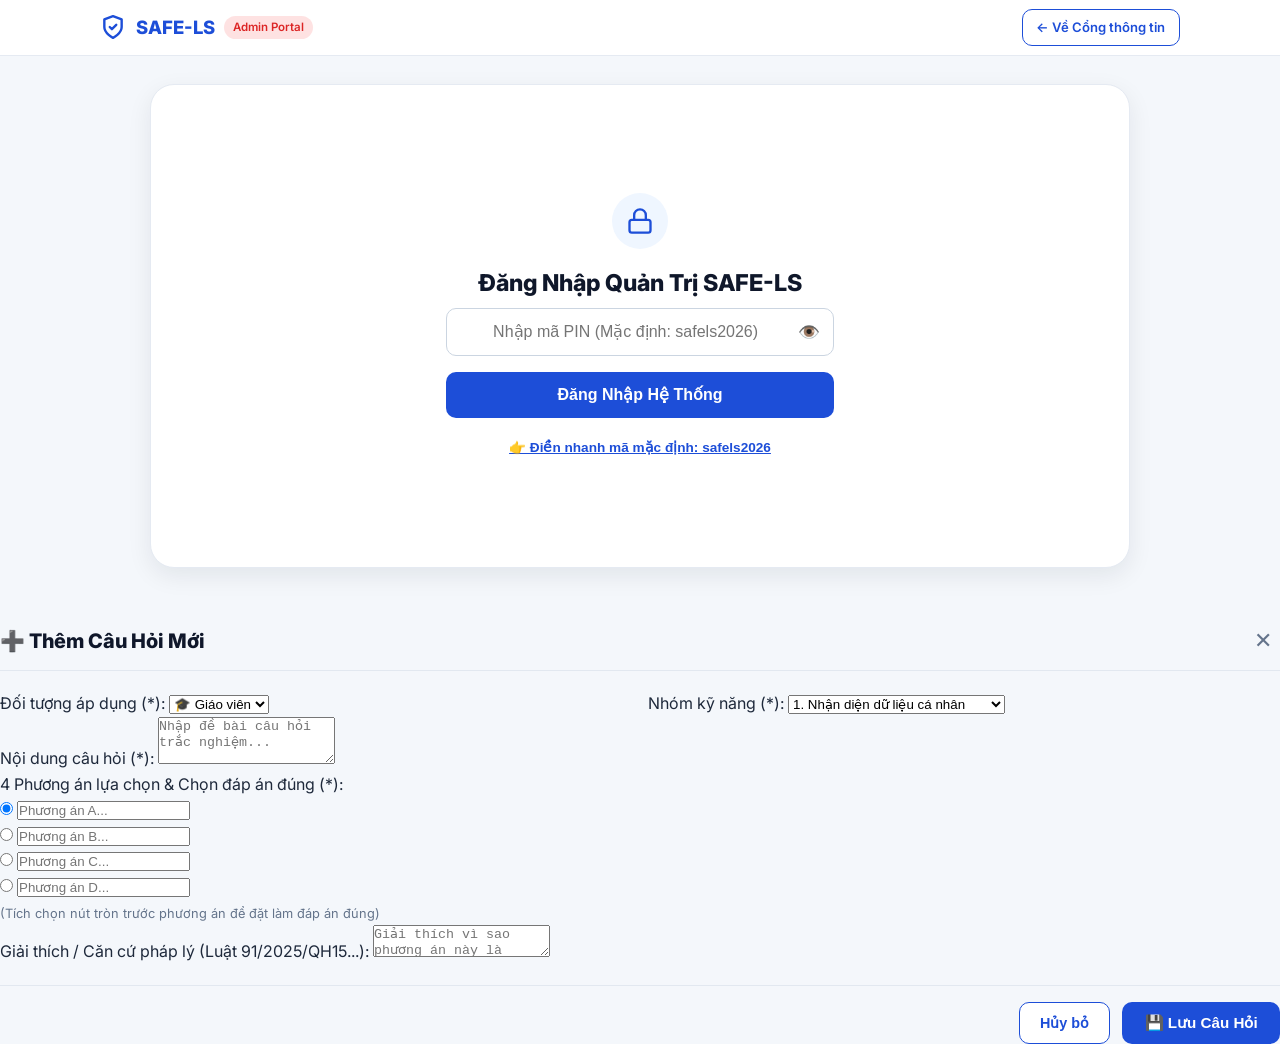
==== commit dcdc89e4: "Implement full Question Bank CRUD (Add, Edit, Delete, Reset, Export/Import JSON) for admin" ====
--- a/admin.html
+++ b/admin.html
@@ -71,6 +71,94 @@
       .kpi-grid {
         grid-template-columns: 1fr;
       }
+    /* Modal Quản trị câu hỏi */
+    .admin-modal-overlay {
+      position: fixed;
+      top: 0; left: 0; right: 0; bottom: 0;
+      background: rgba(15, 23, 42, 0.65);
+      backdrop-filter: blur(4px);
+      z-index: 9999;
+      display: none;
+      align-items: center;
+      justify-content: center;
+      padding: 1rem;
+    }
+    .admin-modal-overlay.open {
+      display: flex;
+    }
+    .admin-modal-box {
+      background: #ffffff;
+      border-radius: 16px;
+      width: 100%;
+      max-width: 680px;
+      max-height: 90vh;
+      overflow-y: auto;
+      box-shadow: 0 20px 25px -5px rgba(0, 0, 0, 0.1), 0 10px 10px -5px rgba(0, 0, 0, 0.04);
+      padding: 1.5rem;
+    }
+    .modal-form-group {
+      margin-bottom: 1rem;
+    }
+    .modal-form-group label {
+      display: block;
+      font-size: 0.88rem;
+      font-weight: 700;
+      color: #1e293b;
+      margin-bottom: 0.35rem;
+    }
+    .modal-form-group input[type="text"],
+    .modal-form-group select,
+    .modal-form-group textarea {
+      width: 100%;
+      padding: 0.65rem 0.85rem;
+      border: 1.5px solid #cbd5e1;
+      border-radius: 8px;
+      font-size: 0.92rem;
+      font-family: inherit;
+      box-sizing: border-box;
+    }
+    .modal-form-group textarea {
+      resize: vertical;
+    }
+    .modal-opt-row {
+      display: flex;
+      align-items: center;
+      gap: 0.6rem;
+      margin-bottom: 0.6rem;
+    }
+    .modal-opt-row input[type="text"] {
+      flex: 1;
+    }
+    .modal-opt-row input[type="radio"] {
+      width: 18px;
+      height: 18px;
+      cursor: pointer;
+    }
+    .question-manage-card {
+      background: #ffffff;
+      border: 1px solid #e2e8f0;
+      border-radius: 12px;
+      padding: 1.15rem;
+      margin-bottom: 1rem;
+      transition: box-shadow 0.2s ease;
+    }
+    .question-manage-card:hover {
+      box-shadow: var(--shadow-sm);
+    }
+    .opt-preview-item {
+      padding: 0.5rem 0.75rem;
+      border-radius: 6px;
+      font-size: 0.88rem;
+      margin-bottom: 0.35rem;
+      border: 1px solid #f1f5f9;
+      background: #f8fafc;
+      color: #334155;
+    }
+    .opt-preview-item.is-correct {
+      background: #f0fdf4;
+      border-color: #86efac;
+      color: #166534;
+      font-weight: 700;
     }
   </style>
 </head>
@@ -391,17 +479,38 @@
         <!-- TAB 3: NGÂN HÀNG CÂU HỎI -->
         <div id="tab-questions" class="admin-tab-content" style="display: none;">
           <div class="content-box highlight-green">
-            <h3 class="box-title">Ngân hàng câu hỏi chuẩn mô hình SAFE-LS (Đang áp dụng)</h3>
+            <h3 class="box-title">Ngân hàng câu hỏi chuẩn mô hình SAFE-LS (Hỗ trợ Thêm / Sửa / Xóa)</h3>
             <p style="font-size: 0.88rem; color: #475569;">
-              Hệ thống hiện đang vận hành với <strong>18 câu trắc nghiệm chuyên sâu cho Giáo viên</strong> và <strong>18 câu thực tế cho Học sinh</strong>, bao phủ trọn vẹn 6 nhóm kỹ năng cơ bản và các quy định pháp luật mới nhất.
+              Hệ thống cho phép Quản trị viên tùy biến câu hỏi, bổ sung câu hỏi mới, chỉnh sửa đáp án hoặc xóa câu hỏi. Dữ liệu sẽ tự động đồng bộ ngay lập tức sang bài làm của người học tại Cổng thông tin SAFE-LS.
             </p>
           </div>
 
-          <div style="display: flex; justify-content: space-between; align-items: center; margin-bottom: 1rem;">
-            <div style="font-weight: 700; color: #1e293b;">Xem danh sách câu hỏi theo phân loại:</div>
-            <div style="display: flex; gap: 0.5rem;">
-              <button class="secondary-btn active" id="viewGvQuestionsBtn" onclick="switchQuestionView('gv')">🎓 Câu hỏi Giáo viên (18)</button>
-              <button class="secondary-btn" id="viewHsQuestionsBtn" onclick="switchQuestionView('hs')">🎒 Câu hỏi Học sinh (18)</button>
+          <!-- Thanh công cụ quản lý câu hỏi -->
+          <div style="display: flex; justify-content: space-between; align-items: center; margin-bottom: 1rem; flex-wrap: wrap; gap: 0.75rem;">
+            <div style="display: flex; gap: 0.5rem; flex-wrap: wrap; align-items: center;">
+              <span style="font-weight: 700; color: #1e293b; font-size: 0.95rem;">Đối tượng:</span>
+              <button class="secondary-btn active" id="viewGvQuestionsBtn" onclick="switchQuestionView('gv')">
+                🎓 Giáo viên (<span id="gvCountBadge">18</span>)
+              </button>
+              <button class="secondary-btn" id="viewHsQuestionsBtn" onclick="switchQuestionView('hs')">
+                🎒 Học sinh (<span id="hsCountBadge">18</span>)
+              </button>
+            </div>
+
+            <div style="display: flex; gap: 0.5rem; flex-wrap: wrap;">
+              <button class="primary-btn" onclick="openAddQuestionModal()" style="padding: 0.5rem 0.9rem; font-size: 0.85rem;">
+                ➕ Thêm câu hỏi mới
+              </button>
+              <button class="secondary-btn" onclick="resetQuestionsToDefault()" style="padding: 0.5rem 0.85rem; font-size: 0.85rem; color: #b45309;" title="Khôi phục lại 18 câu hỏi mặc định ban đầu">
+                🔄 Khôi phục mặc định
+              </button>
+              <button class="secondary-btn" onclick="exportQuestionsJSON()" style="padding: 0.5rem 0.85rem; font-size: 0.85rem;" title="Xuất file JSON sao lưu">
+                📥 Xuất JSON
+              </button>
+              <button class="secondary-btn" onclick="document.getElementById('importJsonInput').click()" style="padding: 0.5rem 0.85rem; font-size: 0.85rem;" title="Nhập file JSON từ máy tính">
+                📤 Nhập JSON
+              </button>
+              <input type="file" id="importJsonInput" accept=".json" style="display: none;" onchange="importQuestionsJSON(event)">
             </div>
           </div>
 
@@ -412,6 +521,82 @@
 
     </div>
   </main>
+
+  <!-- Modal Thêm / Chỉnh Sửa Câu Hỏi -->
+  <div id="questionModal" class="admin-modal-overlay">
+    <div class="admin-modal-box">
+      <div style="display: flex; justify-content: space-between; align-items: center; margin-bottom: 1.25rem; border-bottom: 1px solid #e2e8f0; padding-bottom: 0.75rem;">
+        <h3 id="modalTitle" style="font-size: 1.25rem; font-weight: 800; color: #0f172a; margin: 0;">➕ Thêm Câu Hỏi Mới</h3>
+        <button type="button" onclick="closeQuestionModal()" style="background: none; border: none; font-size: 1.35rem; color: #64748b; cursor: pointer; padding: 0.25rem 0.5rem;">✕</button>
+      </div>
+
+      <form id="questionForm" onsubmit="event.preventDefault(); saveQuestionModal();">
+        <input type="hidden" id="modalQuestionId" value="">
+
+        <div style="display: grid; grid-template-columns: 1fr 1fr; gap: 1rem;">
+          <div class="modal-form-group">
+            <label for="modalQuestionRole">Đối tượng áp dụng (*):</label>
+            <select id="modalQuestionRole">
+              <option value="gv">🎓 Giáo viên</option>
+              <option value="hs">🎒 Học sinh</option>
+            </select>
+          </div>
+
+          <div class="modal-form-group">
+            <label for="modalQuestionSkill">Nhóm kỹ năng (*):</label>
+            <select id="modalQuestionSkill">
+              <option value="Nhận diện dữ liệu cá nhân">1. Nhận diện dữ liệu cá nhân</option>
+              <option value="Bảo vệ tài khoản và mật khẩu">2. Bảo vệ tài khoản và mật khẩu</option>
+              <option value="Nhận diện nguy cơ và lừa đảo">3. Nhận diện nguy cơ và lừa đảo</option>
+              <option value="Quản lý quyền riêng tư">4. Quản lý quyền riêng tư</option>
+              <option value="Sử dụng AI an toàn">5. Sử dụng AI an toàn</option>
+              <option value="Xử lý sự cố">6. Xử lý sự cố</option>
+            </select>
+          </div>
+        </div>
+
+        <div class="modal-form-group">
+          <label for="modalQuestionText">Nội dung câu hỏi (*):</label>
+          <textarea id="modalQuestionText" rows="3" placeholder="Nhập đề bài câu hỏi trắc nghiệm..." required></textarea>
+        </div>
+
+        <div class="modal-form-group">
+          <label style="margin-bottom: 0.5rem;">4 Phương án lựa chọn & Chọn đáp án đúng (*):</label>
+          
+          <div class="modal-opt-row">
+            <input type="radio" name="modalCorrectOpt" value="0" id="radioOpt0" checked title="Chọn làm đáp án đúng">
+            <input type="text" id="modalOpt0" placeholder="Phương án A..." required>
+          </div>
+
+          <div class="modal-opt-row">
+            <input type="radio" name="modalCorrectOpt" value="1" id="radioOpt1" title="Chọn làm đáp án đúng">
+            <input type="text" id="modalOpt1" placeholder="Phương án B..." required>
+          </div>
+
+          <div class="modal-opt-row">
+            <input type="radio" name="modalCorrectOpt" value="2" id="radioOpt2" title="Chọn làm đáp án đúng">
+            <input type="text" id="modalOpt2" placeholder="Phương án C..." required>
+          </div>
+
+          <div class="modal-opt-row">
+            <input type="radio" name="modalCorrectOpt" value="3" id="radioOpt3" title="Chọn làm đáp án đúng">
+            <input type="text" id="modalOpt3" placeholder="Phương án D..." required>
+          </div>
+          <span style="font-size: 0.8rem; color: #64748b;">(Tích chọn nút tròn trước phương án để đặt làm đáp án đúng)</span>
+        </div>
+
+        <div class="modal-form-group">
+          <label for="modalQuestionExplanation">Giải thích / Căn cứ pháp lý (Luật 91/2025/QH15...):</label>
+          <textarea id="modalQuestionExplanation" rows="2" placeholder="Giải thích vì sao phương án này là đúng..."></textarea>
+        </div>
+
+        <div style="display: flex; justify-content: flex-end; gap: 0.75rem; margin-top: 1.25rem; border-top: 1px solid #e2e8f0; padding-top: 1rem;">
+          <button type="button" class="secondary-btn" onclick="closeQuestionModal()">Hủy bỏ</button>
+          <button type="submit" class="primary-btn">💾 Lưu Câu Hỏi</button>
+        </div>
+      </form>
+    </div>
+  </div>
 
   <script src="app.js"></script>
   <script>
@@ -419,7 +604,7 @@
     const CORRECT_PIN = 'safels2026';
 
     function checkPin() {
-      const pinRaw = document.getElementById('pinInput').value.trim();
+      const pinRaw = (document.getElementById('pinInput')?.value || '').trim();
       const err = document.getElementById('pinErrorMsg');
 
       // Tự động chuẩn hóa nếu bộ gõ tiếng Việt Unikey Telex biến 'af' thành 'à'
@@ -431,18 +616,23 @@
       const isValid = (
         pinRaw.toLowerCase() === CORRECT_PIN ||
         pinNorm === CORRECT_PIN ||
-        pinRaw === localStorage.getItem('safels_custom_pin')
+        (pinRaw && pinRaw === localStorage.getItem('safels_custom_pin'))
       );
 
       if (isValid) {
-        document.getElementById('adminLoginBox').style.display = 'none';
-        document.getElementById('adminDashboardBox').style.display = 'block';
-        document.getElementById('adminLogoutBtn').style.display = 'inline-flex';
+        sessionStorage.setItem('safels_admin_logged_in', 'true');
+        const loginBox = document.getElementById('adminLoginBox');
+        const dashBox = document.getElementById('adminDashboardBox');
+        const logoutBtn = document.getElementById('adminLogoutBtn');
+        if (loginBox) loginBox.style.display = 'none';
+        if (dashBox) dashBox.style.display = 'block';
+        if (logoutBtn) logoutBtn.style.display = 'inline-flex';
         if (err) err.style.display = 'none';
-        loadAdminStats();
-        loadGSheetConfig();
-        syncDataFromGSheet(true); // Tự động đồng bộ ngay khi đăng nhập
-        switchQuestionView('gv');
+
+        try { loadAdminStats(); } catch (e) { console.warn('Stats err:', e); }
+        try { loadGSheetConfig(); } catch (e) { console.warn('GSheet config err:', e); }
+        try { syncDataFromGSheet(true); } catch (e) { console.warn('Sync err:', e); }
+        try { switchQuestionView('gv'); } catch (e) { console.warn('Questions view err:', e); }
       } else {
         if (err) err.style.display = 'block';
       }
@@ -451,6 +641,7 @@
     function togglePinVisibility() {
       const input = document.getElementById('pinInput');
       const icon = document.getElementById('eyeIcon');
+      if (!input || !icon) return;
       if (input.type === 'password') {
         input.type = 'text';
         icon.textContent = '🙈';
@@ -462,18 +653,42 @@
 
     function quickFillPin() {
       const input = document.getElementById('pinInput');
-      input.value = 'safels2026';
-      input.type = 'text';
-      document.getElementById('eyeIcon').textContent = '🙈';
+      if (input) {
+        input.value = 'safels2026';
+        input.type = 'text';
+      }
+      const icon = document.getElementById('eyeIcon');
+      if (icon) icon.textContent = '🙈';
       checkPin();
     }
 
     function logoutAdmin() {
-      document.getElementById('adminLoginBox').style.display = 'block';
-      document.getElementById('adminDashboardBox').style.display = 'none';
-      document.getElementById('adminLogoutBtn').style.display = 'none';
-      document.getElementById('pinInput').value = '';
-    }
+      sessionStorage.removeItem('safels_admin_logged_in');
+      const loginBox = document.getElementById('adminLoginBox');
+      const dashBox = document.getElementById('adminDashboardBox');
+      const logoutBtn = document.getElementById('adminLogoutBtn');
+      if (loginBox) loginBox.style.display = 'block';
+      if (dashBox) dashBox.style.display = 'none';
+      if (logoutBtn) logoutBtn.style.display = 'none';
+      const input = document.getElementById('pinInput');
+      if (input) input.value = '';
+    }
+
+    // Tự động duy trì đăng nhập nếu đang trong phiên làm việc
+    document.addEventListener('DOMContentLoaded', () => {
+      if (sessionStorage.getItem('safels_admin_logged_in') === 'true') {
+        const loginBox = document.getElementById('adminLoginBox');
+        const dashBox = document.getElementById('adminDashboardBox');
+        const logoutBtn = document.getElementById('adminLogoutBtn');
+        if (loginBox) loginBox.style.display = 'none';
+        if (dashBox) dashBox.style.display = 'block';
+        if (logoutBtn) logoutBtn.style.display = 'inline-flex';
+        try { loadAdminStats(); } catch(e) {}
+        try { loadGSheetConfig(); } catch(e) {}
+        try { syncDataFromGSheet(true); } catch(e) {}
+        try { switchQuestionView('gv'); } catch(e) {}
+      }
+    });
 
     // Tabs Switching
     document.querySelectorAll('.admin-tab-btn').forEach(btn => {
@@ -627,27 +842,32 @@
       }
     }
 
-    const DEFAULT_GSHEET_WEBHOOK_URL = 'https://script.google.com/macros/s/AKfycbyhTm79tQOIUDtQ6WOy_J0ssF0YBACRXWg_jqboq0tRnHUhT1Gxl_rJJoW7YTKM2G-8RQ/exec';
+    function getWebhookUrl() {
+      return localStorage.getItem('safels_gsheet_url') || window.DEFAULT_GSHEET_WEBHOOK_URL || 'https://script.google.com/macros/s/AKfycbyhTm79tQOIUDtQ6WOy_J0ssF0YBACRXWg_jqboq0tRnHUhT1Gxl_rJJoW7YTKM2G-8RQ/exec';
+    }
 
     // Google Sheets Config
     function loadGSheetConfig() {
-      const url = localStorage.getItem('safels_gsheet_url') || DEFAULT_GSHEET_WEBHOOK_URL;
-      document.getElementById('gsheetUrlInput').value = url;
-      if (url) {
-        document.getElementById('gsheetStatusText').innerHTML = `✅ Đã kết nối với Webhook: <code style="word-break: break-all;">${url}</code>`;
-        document.getElementById('gsheetStatusText').style.color = '#15803d';
+      const url = getWebhookUrl();
+      const input = document.getElementById('gsheetUrlInput');
+      if (input) input.value = url;
+      const statusEl = document.getElementById('gsheetStatusText');
+      if (statusEl && url) {
+        statusEl.innerHTML = `✅ Đã kết nối với Webhook: <code style="word-break: break-all;">${url}</code>`;
+        statusEl.style.color = '#15803d';
       }
     }
 
     function saveGSheetUrl() {
-      const url = document.getElementById('gsheetUrlInput').value.trim();
-      localStorage.setItem('safels_gsheet_url', url || DEFAULT_GSHEET_WEBHOOK_URL);
+      const input = document.getElementById('gsheetUrlInput');
+      const url = (input ? input.value : '').trim();
+      localStorage.setItem('safels_gsheet_url', url || getWebhookUrl());
       loadGSheetConfig();
       syncDataFromGSheet(false);
     }
 
     async function syncDataFromGSheet(silent = false) {
-      const url = localStorage.getItem('safels_gsheet_url') || DEFAULT_GSHEET_WEBHOOK_URL;
+      const url = getWebhookUrl();
       if (!url) {
         if (!silent) alert('Bạn chưa cấu hình URL Google Sheets! Vui lòng vào tab "Cấu hình Google Sheets" để lưu URL Webhook.');
         return;
@@ -688,7 +908,7 @@
     }
 
     async function testGSheetConnection() {
-      const url = document.getElementById('gsheetUrlInput').value.trim() || DEFAULT_GSHEET_WEBHOOK_URL;
+      const url = (document.getElementById('gsheetUrlInput')?.value || '').trim() || getWebhookUrl();
       if (!url) {
         alert('Vui lòng nhập URL Google Sheets trước!');
         return;
@@ -720,40 +940,353 @@
     }
 
     function copyAppsScript() {
-      const code = document.getElementById('appsScriptCode').innerText;
+      const code = document.getElementById('appsScriptCode')?.innerText || '';
       navigator.clipboard.writeText(code);
       alert('Đã sao chép mã Google Apps Script! Hãy dán vào Google Sheets của bạn.');
     }
 
+    let currentQuestionType = 'gv'; // 'gv' hoặc 'hs'
+
+    // Lấy danh sách câu hỏi đang lưu (ưu tiên LocalStorage tùy chỉnh)
+    function getAdminQuestions(type) {
+      if (typeof window.getActiveQuestions === 'function') {
+        return window.getActiveQuestions(type);
+      }
+      const isTeacher = (type === 'gv' || type === 'teacher');
+      const key = isTeacher ? 'safels_custom_teacher_questions' : 'safels_custom_student_questions';
+      try {
+        const raw = localStorage.getItem(key);
+        if (raw) {
+          const parsed = JSON.parse(raw);
+          if (Array.isArray(parsed) && parsed.length > 0) return parsed;
+        }
+      } catch (e) {}
+      return isTeacher 
+        ? (window.DEFAULT_TEACHER_QUESTIONS || window.teacherQuizQuestions || [])
+        : (window.DEFAULT_STUDENT_QUESTIONS || window.studentQuizQuestions || []);
+    }
+
+    // Lưu danh sách câu hỏi vào LocalStorage
+    function saveAdminQuestions(type, list) {
+      const isTeacher = (type === 'gv' || type === 'teacher');
+      const key = isTeacher ? 'safels_custom_teacher_questions' : 'safels_custom_student_questions';
+      localStorage.setItem(key, JSON.stringify(list));
+    }
+
+    // Cập nhật số đếm badge câu hỏi
+    function updateQuestionsCountBadges() {
+      const gvList = getAdminQuestions('gv');
+      const hsList = getAdminQuestions('hs');
+      const gvBadge = document.getElementById('gvCountBadge');
+      const hsBadge = document.getElementById('hsCountBadge');
+      if (gvBadge) gvBadge.textContent = gvList.length;
+      if (hsBadge) hsBadge.textContent = hsList.length;
+    }
+
     // Hiển thị danh sách câu hỏi
     function switchQuestionView(type) {
+      currentQuestionType = type;
       const gvBtn = document.getElementById('viewGvQuestionsBtn');
       const hsBtn = document.getElementById('viewHsQuestionsBtn');
       const container = document.getElementById('questionsListContainer');
-
-      const list = type === 'gv' ? teacherQuizQuestions : studentQuizQuestions;
-
-      if (type === 'gv') {
-        gvBtn.classList.add('active');
-        hsBtn.classList.remove('active');
+      if (!container) return;
+
+      updateQuestionsCountBadges();
+
+      if (gvBtn && hsBtn) {
+        if (type === 'gv') {
+          gvBtn.classList.add('active');
+          hsBtn.classList.remove('active');
+        } else {
+          hsBtn.classList.add('active');
+          gvBtn.classList.remove('active');
+        }
+      }
+
+      const list = getAdminQuestions(type);
+
+      if (!list || list.length === 0) {
+        container.innerHTML = `
+          <div style="text-align: center; padding: 2.5rem; background: #ffffff; border-radius: 12px; border: 1px dashed #cbd5e1; color: #64748b;">
+            <p style="font-weight: 700; font-size: 1.05rem; margin-bottom: 0.5rem;">Chưa có câu hỏi nào trong danh mục này.</p>
+            <button class="primary-btn" onclick="openAddQuestionModal()" style="margin-top: 0.5rem;">➕ Thêm câu hỏi đầu tiên</button>
+          </div>
+        `;
+        return;
+      }
+
+      const optLetters = ['A', 'B', 'C', 'D'];
+
+      container.innerHTML = list.map((q, idx) => {
+        return `
+          <div class="question-manage-card" id="qcard-${q.id || idx}">
+            <div style="display: flex; justify-content: space-between; align-items: flex-start; margin-bottom: 0.65rem; gap: 0.75rem; flex-wrap: wrap;">
+              <div style="display: flex; gap: 0.5rem; align-items: center; flex-wrap: wrap;">
+                <span class="badge-tag">${q.skill || 'Kỹ năng chung'}</span>
+                <span style="font-size: 0.85rem; font-weight: 700; color: #475569;">Câu ${idx + 1} / ${list.length}</span>
+                <span style="font-size: 0.78rem; color: #94a3b8; font-family: monospace;">(ID: ${q.id || ('q_' + (idx + 1))})</span>
+              </div>
+              <div style="display: flex; gap: 0.4rem;">
+                <button class="secondary-btn" style="padding: 0.35rem 0.65rem; font-size: 0.8rem;" onclick="openEditQuestionModal('${type}', '${q.id || idx}')">
+                  ✏️ Sửa
+                </button>
+                <button class="secondary-btn" style="padding: 0.35rem 0.65rem; font-size: 0.8rem; color: #dc2626; border-color: #fecaca;" onclick="deleteQuestion('${type}', '${q.id || idx}')">
+                  🗑️ Xóa
+                </button>
+              </div>
+            </div>
+
+            <div style="font-size: 1rem; font-weight: 700; color: #0f172a; margin-bottom: 0.85rem; line-height: 1.5;">
+              ${q.q || ''}
+            </div>
+
+            <div style="margin-bottom: 0.75rem;">
+              ${(q.options || []).map((opt, optIdx) => {
+                const isCorrect = optIdx === q.correct;
+                return `
+                  <div class="opt-preview-item ${isCorrect ? 'is-correct' : ''}">
+                    <span style="display: inline-block; width: 22px; font-weight: 700;">${optLetters[optIdx] || optIdx + 1}.</span>
+                    <span>${opt}</span>
+                    ${isCorrect ? '<span style="margin-left: 0.5rem; font-size: 0.8rem; color: #166534; font-weight: 800;">✓ [Đáp án đúng]</span>' : ''}
+                  </div>
+                `;
+              }).join('')}
+            </div>
+
+            ${q.explanation ? `
+              <div style="font-size: 0.85rem; color: #1e40af; background: #eff6ff; padding: 0.6rem 0.85rem; border-radius: 8px; border-left: 3px solid #3b82f6;">
+                <strong>💡 Căn cứ / Giải thích:</strong> ${q.explanation}
+              </div>
+            ` : ''}
+          </div>
+        `;
+      }).join('');
+    }
+
+    // Mở Modal Thêm mới
+    function openAddQuestionModal() {
+      document.getElementById('modalTitle').textContent = '➕ Thêm Câu Hỏi Mới';
+      document.getElementById('modalQuestionId').value = '';
+      document.getElementById('modalQuestionRole').value = currentQuestionType;
+      document.getElementById('modalQuestionSkill').value = 'Nhận diện dữ liệu cá nhân';
+      document.getElementById('modalQuestionText').value = '';
+      document.getElementById('modalOpt0').value = '';
+      document.getElementById('modalOpt1').value = '';
+      document.getElementById('modalOpt2').value = '';
+      document.getElementById('modalOpt3').value = '';
+      document.getElementById('radioOpt0').checked = true;
+      document.getElementById('modalQuestionExplanation').value = '';
+
+      document.getElementById('questionModal').classList.add('open');
+    }
+
+    // Mở Modal Chỉnh sửa
+    function openEditQuestionModal(type, questionId) {
+      const list = getAdminQuestions(type);
+      const q = list.find((item, idx) => (item.id === questionId || String(idx) === String(questionId)));
+      if (!q) {
+        alert('Không tìm thấy thông tin câu hỏi!');
+        return;
+      }
+
+      document.getElementById('modalTitle').textContent = '✏️ Chỉnh Sửa Câu Hỏi';
+      document.getElementById('modalQuestionId').value = q.id || questionId;
+      document.getElementById('modalQuestionRole').value = type;
+      
+      const skillSelect = document.getElementById('modalQuestionSkill');
+      skillSelect.value = q.skill || 'Nhận diện dữ liệu cá nhân';
+      
+      document.getElementById('modalQuestionText').value = q.q || '';
+      document.getElementById('modalOpt0').value = q.options && q.options[0] ? q.options[0] : '';
+      document.getElementById('modalOpt1').value = q.options && q.options[1] ? q.options[1] : '';
+      document.getElementById('modalOpt2').value = q.options && q.options[2] ? q.options[2] : '';
+      document.getElementById('modalOpt3').value = q.options && q.options[3] ? q.options[3] : '';
+
+      const correctIdx = typeof q.correct === 'number' ? q.correct : 0;
+      const radio = document.querySelector(`input[name="modalCorrectOpt"][value="${correctIdx}"]`);
+      if (radio) radio.checked = true;
+
+      document.getElementById('modalQuestionExplanation').value = q.explanation || '';
+      document.getElementById('questionModal').classList.add('open');
+    }
+
+    function closeQuestionModal() {
+      document.getElementById('questionModal').classList.remove('open');
+    }
+
+    // Lưu câu hỏi từ Modal Form
+    function saveQuestionModal() {
+      const qId = document.getElementById('modalQuestionId').value;
+      const role = document.getElementById('modalQuestionRole').value;
+      const skill = document.getElementById('modalQuestionSkill').value;
+      const qText = document.getElementById('modalQuestionText').value.trim();
+      
+      const opt0 = document.getElementById('modalOpt0').value.trim();
+      const opt1 = document.getElementById('modalOpt1').value.trim();
+      const opt2 = document.getElementById('modalOpt2').value.trim();
+      const opt3 = document.getElementById('modalOpt3').value.trim();
+      
+      const correctRadio = document.querySelector('input[name="modalCorrectOpt"]:checked');
+      const correctIdx = correctRadio ? parseInt(correctRadio.value, 10) : 0;
+      const explanation = document.getElementById('modalQuestionExplanation').value.trim();
+
+      if (!qText) {
+        alert('Vui lòng nhập nội dung câu hỏi!');
+        return;
+      }
+      if (!opt0 || !opt1 || !opt2 || !opt3) {
+        alert('Vui lòng nhập đầy đủ cả 4 phương án lựa chọn A, B, C, D!');
+        return;
+      }
+
+      const list = [...getAdminQuestions(role)];
+
+      if (qId) {
+        // Cập nhật câu hỏi hiện có
+        const existingIdx = list.findIndex((item, idx) => (item.id === qId || String(idx) === String(qId)));
+        if (existingIdx !== -1) {
+          list[existingIdx] = {
+            ...list[existingIdx],
+            skill,
+            q: qText,
+            options: [opt0, opt1, opt2, opt3],
+            correct: correctIdx,
+            explanation
+          };
+        } else {
+          list.push({
+            id: qId,
+            skill,
+            q: qText,
+            options: [opt0, opt1, opt2, opt3],
+            correct: correctIdx,
+            explanation
+          });
+        }
       } else {
-        hsBtn.classList.add('active');
-        gvBtn.classList.remove('active');
-      }
-
-      container.innerHTML = list.map((q, idx) => `
-        <div class="content-box" style="margin-bottom: 0.85rem; background: #ffffff;">
-          <div style="display: flex; justify-content: space-between; margin-bottom: 0.35rem;">
-            <span class="badge-tag">${q.skill}</span>
-            <span style="font-size: 0.8rem; color: #64748b;">Câu ${idx + 1} / ${list.length}</span>
-          </div>
-          <div style="font-weight: 700; color: #0f172a; margin-bottom: 0.5rem;">${q.q}</div>
-          <div style="font-size: 0.85rem; color: #15803d; font-weight: 600; background: #f0fdf4; padding: 0.5rem 0.75rem; border-radius: 6px;">
-            Đáp án đúng: ${q.options[q.correct]}
-          </div>
-        </div>
-      `).join('');
-    }
+        // Thêm câu hỏi mới
+        const newId = `${role}_${Date.now()}`;
+        list.push({
+          id: newId,
+          skill,
+          q: qText,
+          options: [opt0, opt1, opt2, opt3],
+          correct: correctIdx,
+          explanation
+        });
+      }
+
+      saveAdminQuestions(role, list);
+      closeQuestionModal();
+      currentQuestionType = role;
+      switchQuestionView(role);
+      alert('✅ Đã lưu câu hỏi thành công! Bài làm tại Cổng thông tin SAFE-LS đã được cập nhật.');
+    }
+
+    // Xóa câu hỏi
+    function deleteQuestion(type, questionId) {
+      if (!confirm('Bạn có chắc chắn muốn xóa câu hỏi này khỏi ngân hàng câu hỏi không? Thao tác này không thể hoàn tác trừ khi bạn bấm Khôi phục mặc định.')) {
+        return;
+      }
+
+      const list = getAdminQuestions(type);
+      const filtered = list.filter((item, idx) => (item.id !== questionId && String(idx) !== String(questionId)));
+
+      if (filtered.length === 0) {
+        alert('Không thể xóa hết toàn bộ câu hỏi. Ngân hàng cần ít nhất 1 câu hỏi.');
+        return;
+      }
+
+      saveAdminQuestions(type, filtered);
+      switchQuestionView(type);
+      alert('🗑️ Đã xóa câu hỏi thành công!');
+    }
+
+    // Khôi phục bộ 18 câu mặc định ban đầu
+    function resetQuestionsToDefault() {
+      const typeLabel = currentQuestionType === 'gv' ? 'Giáo viên' : 'Học sinh';
+      if (!confirm(`Bạn có chắc chắn muốn khôi phục lại 18 câu hỏi mặc định gốc cho đối tượng [${typeLabel}] không? Mọi chỉnh sửa của đối tượng này sẽ được đặt lại theo chuẩn đề án SAFE-LS ban đầu.`)) {
+        return;
+      }
+
+      const key = currentQuestionType === 'gv' ? 'safels_custom_teacher_questions' : 'safels_custom_student_questions';
+      localStorage.removeItem(key);
+      switchQuestionView(currentQuestionType);
+      alert(`🔄 Đã khôi phục 18 câu hỏi mặc định gốc cho ${typeLabel} thành công!`);
+    }
+
+    // Xuất file JSON
+    function exportQuestionsJSON() {
+      const data = {
+        exportedAt: new Date().toISOString(),
+        version: '1.0',
+        project: 'SAFE-LS',
+        teacherQuestions: getAdminQuestions('gv'),
+        studentQuestions: getAdminQuestions('hs')
+      };
+
+      const jsonStr = JSON.stringify(data, null, 2);
+      const blob = new Blob([jsonStr], { type: 'application/json' });
+      const url = URL.createObjectURL(blob);
+      const a = document.createElement('a');
+      a.href = url;
+      a.download = `SAFE_LS_Ngan_Hang_Cau_Hoi_${new Date().toISOString().slice(0, 10)}.json`;
+      document.body.appendChild(a);
+      a.click();
+      document.body.removeChild(a);
+      URL.revokeObjectURL(url);
+    }
+
+    // Nhập file JSON
+    function importQuestionsJSON(e) {
+      const file = e.target.files && e.target.files[0];
+      if (!file) return;
+
+      const reader = new FileReader();
+      reader.onload = function(evt) {
+        try {
+          const imported = JSON.parse(evt.target.result);
+          let count = 0;
+          if (Array.isArray(imported.teacherQuestions)) {
+            saveAdminQuestions('gv', imported.teacherQuestions);
+            count += imported.teacherQuestions.length;
+          }
+          if (Array.isArray(imported.studentQuestions)) {
+            saveAdminQuestions('hs', imported.studentQuestions);
+            count += imported.studentQuestions.length;
+          }
+          switchQuestionView(currentQuestionType);
+          alert(`📥 Đã nhập thành công ${count} câu hỏi từ file JSON!`);
+        } catch (err) {
+          alert('Lỗi: File JSON không đúng định dạng chuẩn SAFE-LS!');
+        }
+        e.target.value = '';
+      };
+      reader.readAsText(file);
+    }
+
+    // Đảm bảo tất cả hàm đều có trên window cho inline HTML events
+    window.checkPin = checkPin;
+    window.togglePinVisibility = togglePinVisibility;
+    window.quickFillPin = quickFillPin;
+    window.logoutAdmin = logoutAdmin;
+    window.filterTable = filterTable;
+    window.exportDataToCSV = exportDataToCSV;
+    window.addSampleData = addSampleData;
+    window.clearAllData = clearAllData;
+    window.saveGSheetUrl = saveGSheetUrl;
+    window.syncDataFromGSheet = syncDataFromGSheet;
+    window.testGSheetConnection = testGSheetConnection;
+    window.copyAppsScript = copyAppsScript;
+    window.switchQuestionView = switchQuestionView;
+    window.openAddQuestionModal = openAddQuestionModal;
+    window.openEditQuestionModal = openEditQuestionModal;
+    window.closeQuestionModal = closeQuestionModal;
+    window.saveQuestionModal = saveQuestionModal;
+    window.deleteQuestion = deleteQuestion;
+    window.resetQuestionsToDefault = resetQuestionsToDefault;
+    window.exportQuestionsJSON = exportQuestionsJSON;
+    window.importQuestionsJSON = importQuestionsJSON;
   </script>
 </body>
 </html>
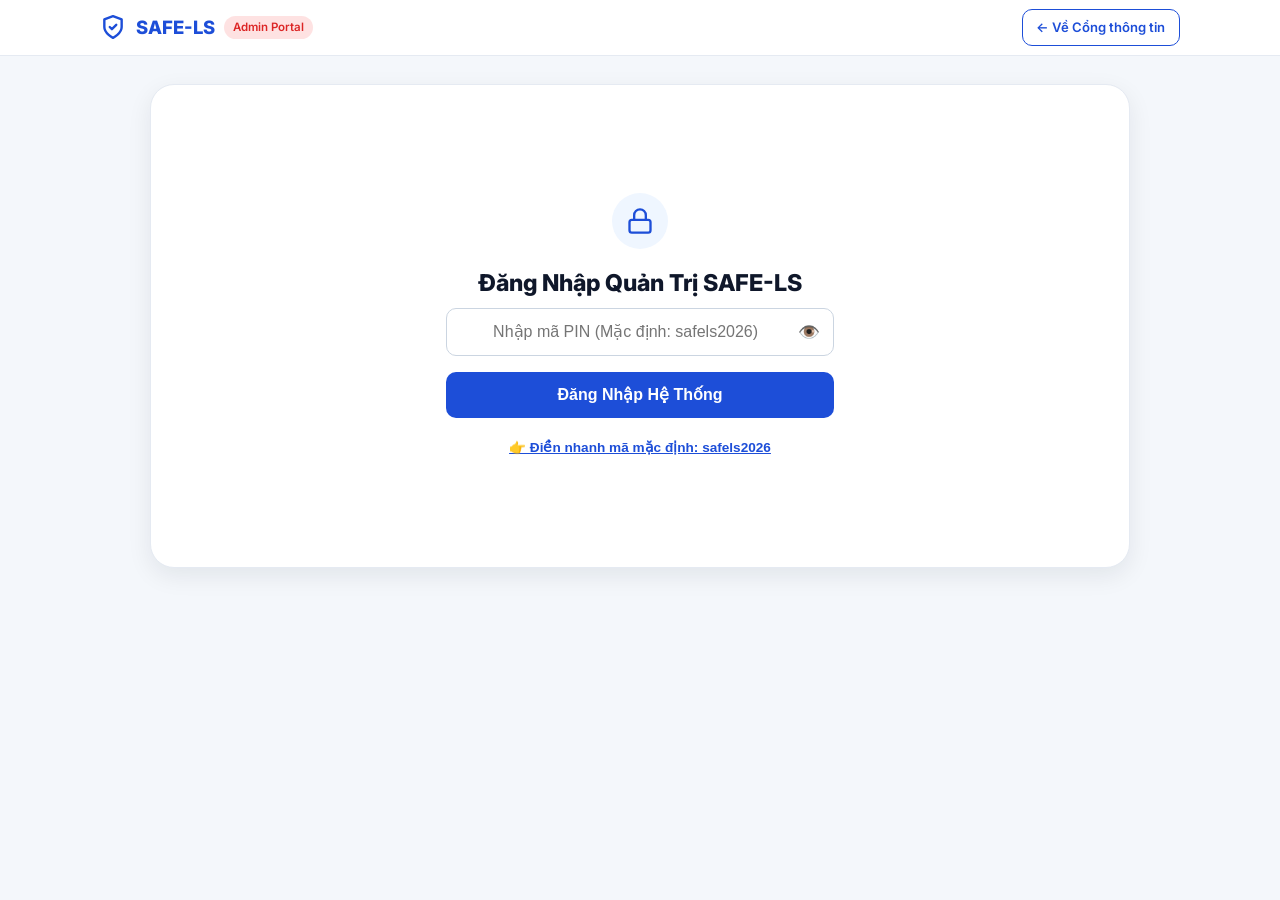
==== commit 38d61a89: "Fix media query closing brace so modal overlay styles apply on all screen sizes" ====
--- a/admin.html
+++ b/admin.html
@@ -71,6 +71,8 @@
       .kpi-grid {
         grid-template-columns: 1fr;
       }
+    }
+
     /* Modal Quản trị câu hỏi */
     .admin-modal-overlay {
       position: fixed;
